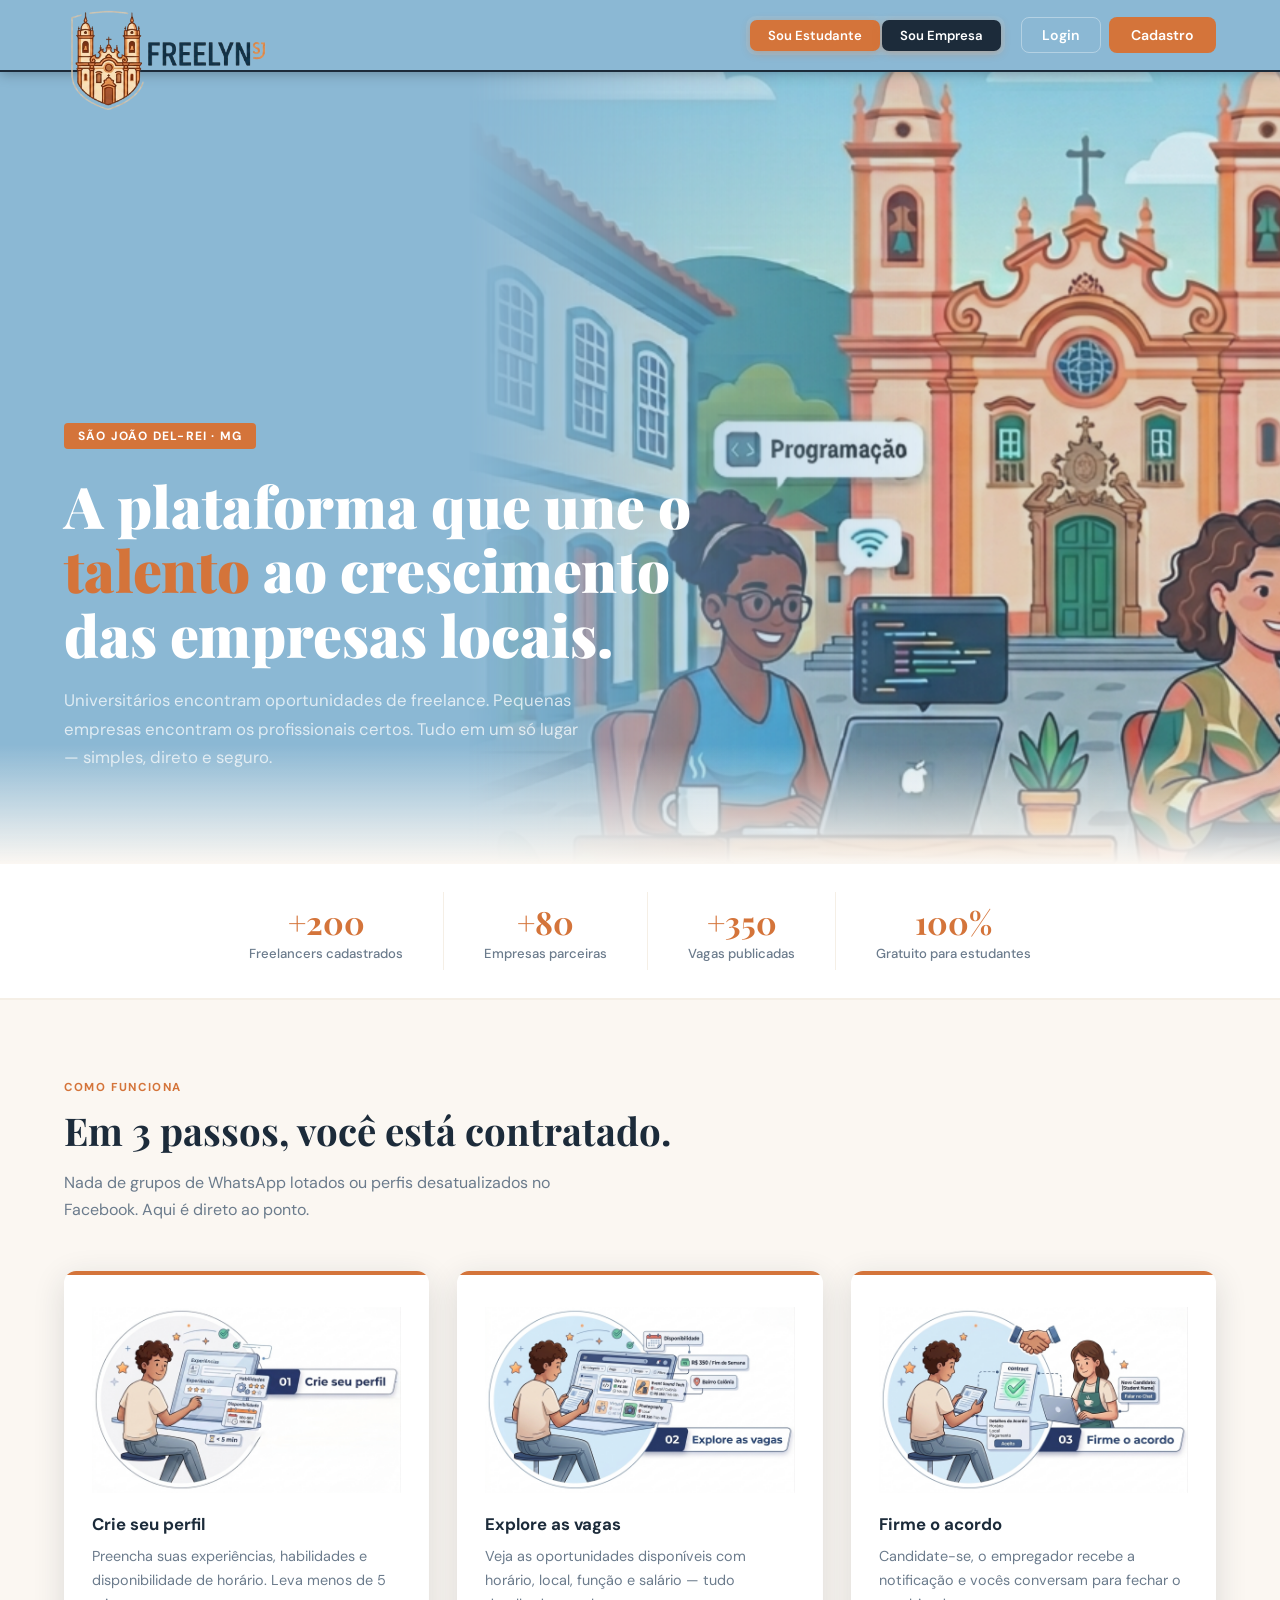
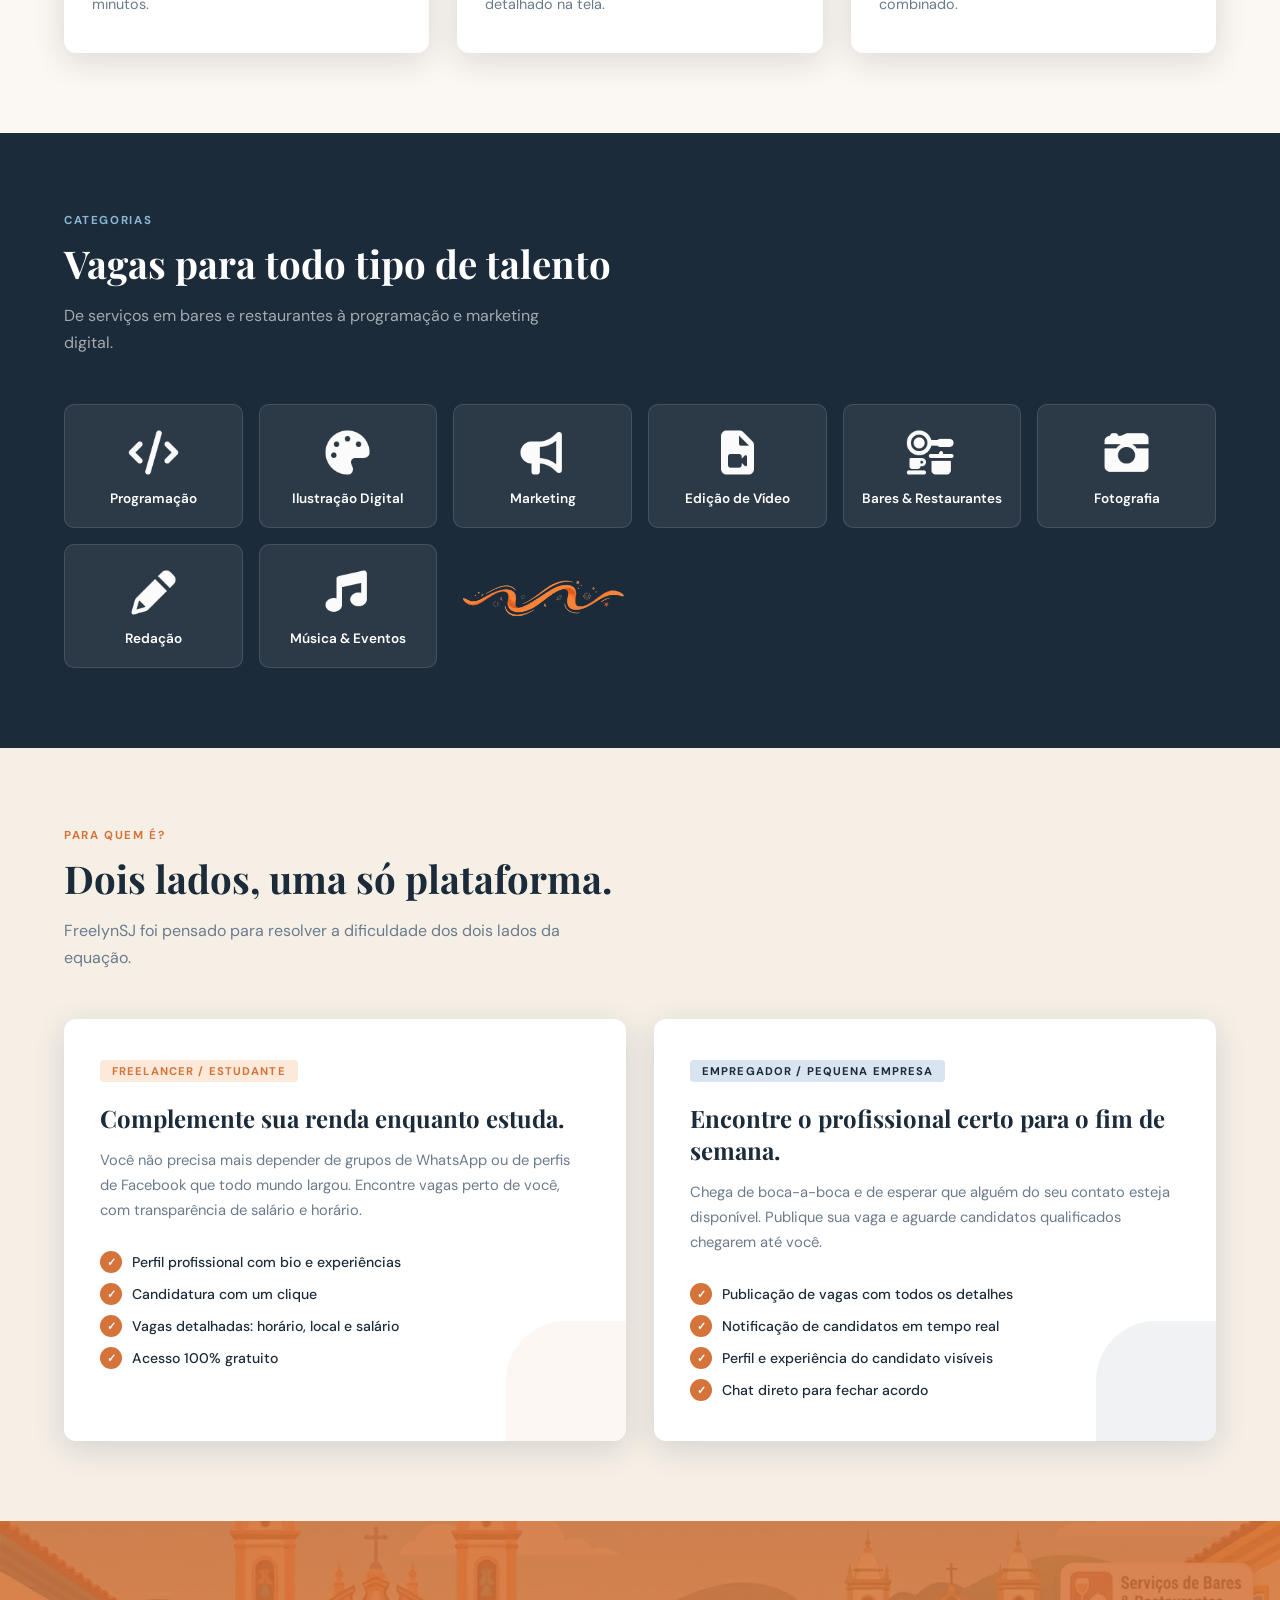
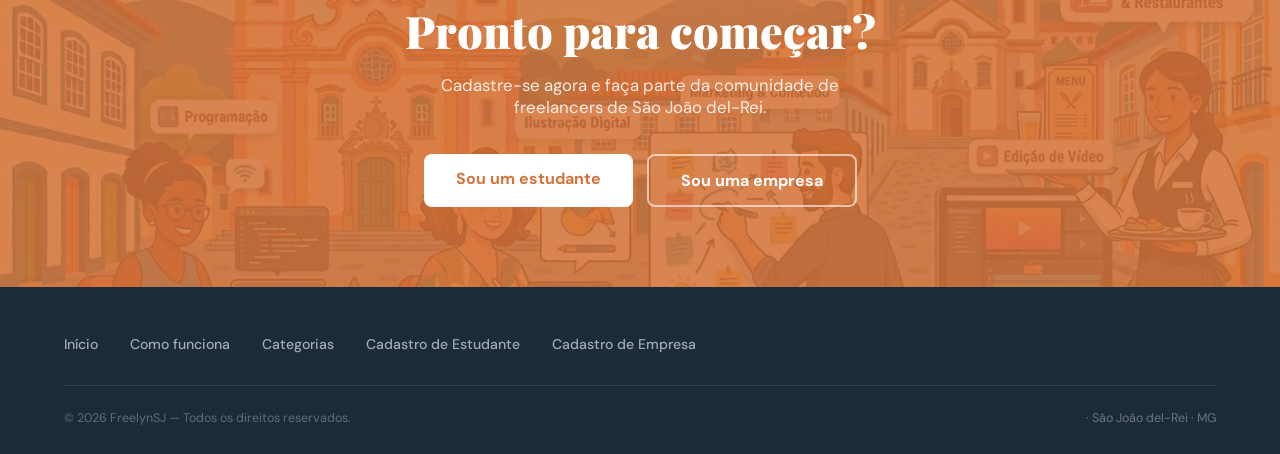
==== index.html @ aeb2a5db "02-06-2026" ====
<!DOCTYPE html>
<html lang="pt-BR">
<head>
  <meta charset="UTF-8" />
  <meta name="viewport" content="width=device-width, initial-scale=1.0" />
  <title>FreelynSJ — Conectando talentos em São João del-Rei</title>
  
  <!-- Fontes externas do Google Fonts -->
  <link rel="preconnect" href="https://fonts.googleapis.com" />
  <link rel="preconnect" href="https://fonts.gstatic.com" crossorigin />
  <link href="https://fonts.googleapis.com/css2?family=Playfair+Display:wght@700;900&family=DM+Sans:wght@300;400;500;600&display=swap" rel="stylesheet" />
  <link rel="stylesheet" href="style.css">
</head>
<body>

  <!-- Barra de Navegação Superior -->
  <nav>
    <a class="nav-logo" href="#"><img src="assets\logosj.png" alt="FreelynSJ" /></a>
    
    <!-- Agrupa os seletores e botões de autenticação -->
    <div class="nav-actions">
      
      <!-- Alternador de Abas Dinâmico -->
      <div class="nav-tabs">
        <div class="nav-tab active" data-type="estudante">Sou Estudante</div>
        <div class="nav-tab active2" data-type="empresa">Sou Empresa</div>
      </div> <!-- /fim .nav-tabs -->
      
      <!-- Botões de Login e Cadastro -->
      <div class="nav-auth">
        <a href="#" id="nav-login"    class="btn btn-outline-light">Login</a>
        <a href="#" id="nav-cadastro" class="btn btn-orange">Cadastro</a>
      </div> <!-- /fim .nav-auth -->

      <!-- scripts unificados no final do body -->
      
    </div> <!-- /fim .nav-actions -->
  </nav> <!-- /fim nav -->

  <!-- Seção Principal de Boas-vindas (Hero) -->
  <section class="hero">
    <img class="hero-bg-image" src="assets\bgsj.png" alt="São João del-Rei" />
    
    <!-- Textos informativos da chamada inicial -->
    <div class="hero-content">
      <span class="hero-eyebrow">São João del-Rei · MG</span>
      <h1>A plataforma que une o <em>talento</em> ao crescimento das empresas locais.</h1>
      <p>Universitários encontram oportunidades de freelance. Pequenas empresas encontram os profissionais certos. Tudo em um só lugar — simples, direto e seguro.</p>
    </div> <!-- /fim .hero-content -->
  </section> <!-- /fim .hero -->

  <!-- Barra com Métricas e Dados da plataforma -->
  <div class="stats-bar">
    <div class="stat-item">
      <div class="stat-number">+200</div>
      <div class="stat-label">Freelancers cadastrados</div>
    </div> <!-- /fim .stat-item -->
    
    <div class="stat-item">
      <div class="stat-number">+80</div>
      <div class="stat-label">Empresas parceiras</div>
    </div> <!-- /fim .stat-item -->
    
    <div class="stat-item">
      <div class="stat-number">+350</div>
      <div class="stat-label">Vagas publicadas</div>
    </div> <!-- /fim .stat-item -->
    
    <div class="stat-item">
      <div class="stat-number">100%</div>
      <div class="stat-label">Gratuito para estudantes</div>
    </div> <!-- /fim .stat-item -->
  </div> <!-- /fim .stats-bar -->

  <!-- Seção Passo a Passo descritivo -->
  <section class="how">
    <div style="max-width:1200px;margin:0 auto;">
      <p class="section-label">Como funciona</p>
      <h2 class="section-title">Em 3 passos, você está contratado.</h2>
      <p class="section-sub">Nada de grupos de WhatsApp lotados ou perfis desatualizados no Facebook. Aqui é direto ao ponto.</p>
      
      <!-- Grid dos 3 passos do usuário -->
      <div class="how-grid">
        <div class="how-card">
          <img src="assets\etapa01.png" alt="Ilustração de perfil" class="how-illustration">
          <h3>Crie seu perfil</h3>
          <p>Preencha suas experiências, habilidades e disponibilidade de horário. Leva menos de 5 minutos.</p>
        </div> <!-- /fim .how-card -->
        
        <div class="how-card">
          <img src="assets\etapa02.png" alt="Ilustração de perfil" class="how-illustration">
          <h3>Explore as vagas</h3>
          <p>Veja as oportunidades disponíveis com horário, local, função e salário — tudo detalhado na tela.</p>
        </div> <!-- /fim .how-card -->
        
        <div class="how-card">
          <img src="assets\etapa03.png" alt="Ilustração de perfil" class="how-illustration">
          <h3>Firme o acordo</h3>
          <p>Candidate-se, o empregador recebe a notificação e vocês conversam para fechar o combinado.</p>
        </div> <!-- /fim .how-card -->
      </div> <!-- /fim .how-grid -->
      
    </div> <!-- /fim div interna de largura máxima -->
  </section> <!-- /fim .how -->

  <!-- Seção das Categorias de Atuação -->
  <section class="categories">
    <div style="max-width:1200px;margin:0 auto;">
    
      <p class="section-label">Categorias</p>
      <h2 class="section-title">Vagas para todo tipo de talento</h2>
      <p class="section-sub">De serviços em bares e restaurantes à programação e marketing digital.</p>
      
      <!-- Grid exibindo os blocos de nichos de trabalho -->
      <div class="cat-grid">
        <div class="cat-chip"><div class="cat-icon"><img src="assets\code.png" width="55"/></div><div class="cat-name">Programação</div></div>
        <div class="cat-chip"><div class="cat-icon"><img src="assets\paleta.png" width="55"/></div><div class="cat-name">Ilustração Digital</div></div>
        <div class="cat-chip"><div class="cat-icon"><img src="assets\megaphone.png" width="55"/></div><div class="cat-name">Marketing</div></div>
        <div class="cat-chip"><div class="cat-icon"><img src="assets\video.png" width="55"/></div><div class="cat-name">Edição de Vídeo</div></div>
        <div class="cat-chip"><div class="cat-icon"><img src="assets\kit.png" width="55"/></div><div class="cat-name">Bares & Restaurantes</div></div>
        <div class="cat-chip"><div class="cat-icon"><img src="assets\camera.png" width="55"/></div><div class="cat-name">Fotografia</div></div>
        <div class="cat-chip"><div class="cat-icon"><img src="assets\pen.png" width="55"/></div><div class="cat-name">Redação</div></div>
        <div class="cat-chip"><div class="cat-icon"><img src="assets\music.png" width="55"/></div><div class="cat-name">Música & Eventos</div></div>
      
      <img src="assets\linha.png" class="imglinha" />
      </div> <!-- /fim .cat-grid -->
      
    </div> <!-- /fim div interna de largura máxima -->
  </section> <!-- /fim .categories -->

  <!-- Seção Detalhada dos Perfis Alvo (Estudante vs Empresa) -->
  <section class="for-who">
    <div style="max-width:1200px;margin:0 auto;">
      <p class="section-label">Para quem é?</p>
      <h2 class="section-title">Dois lados, uma só plataforma.</h2>
      <p class="section-sub">FreelynSJ foi pensado para resolver a dificuldade dos dois lados da equação.</p>
      
      <!-- Lado a lado de vantagens para os dois públicos -->
      <div class="for-who-grid">
        
        <!-- Card focado nos Estudantes/Freelancers -->
        <div class="profile-card orange-accent">
          <span class="profile-tag tag-orange">Freelancer / Estudante</span>
          <h3>Complemente sua renda enquanto estuda.</h3>
          <p>Você não precisa mais depender de grupos de WhatsApp ou de perfis de Facebook que todo mundo largou. Encontre vagas perto de você, com transparência de salário e horário.</p>
          <ul class="feature-list">
            <li>Perfil profissional com bio e experiências</li>
            <li>Candidatura com um clique</li>
            <li>Vagas detalhadas: horário, local e salário</li>
            <li>Acesso 100% gratuito</li>
          </ul>
        </div> <!-- /fim .profile-card (estudante) -->
        
        <!-- Card focado nos Empregadores -->
        <div class="profile-card navy-accent">
          <span class="profile-tag tag-navy">Empregador / Pequena Empresa</span>
          <h3>Encontre o profissional certo para o fim de semana.</h3>
          <p>Chega de boca-a-boca e de esperar que alguém do seu contato esteja disponível. Publique sua vaga e aguarde candidatos qualificados chegarem até você.</p>
          <ul class="feature-list">
            <li>Publicação de vagas com todos os detalhes</li>
            <li>Notificação de candidatos em tempo real</li>
            <li>Perfil e experiência do candidato visíveis</li>
            <li>Chat direto para fechar acordo</li>
          </ul>
        </div> <!-- /fim .profile-card (empresa) -->
        
      </div> <!-- /fim .for-who-grid -->
    </div> <!-- /fim div interna de largura máxima -->
  </section> <!-- /fim .for-who -->

  <!-- Banner Inferior de Chamada para Ação Final -->
  <section class="cta-banner">
    <h2>Pronto para começar?</h2>
    <p>Cadastre-se agora e faça parte da comunidade de freelancers de São João del-Rei.</p>
    <div class="cta-group">
      <a href="#" class="btn-white">Sou um estudante</a>
      <a href="#" class="btn-outline-white">Sou uma empresa</a>
    </div> <!-- /fim .cta-group -->
  </section> <!-- /fim .cta-banner -->

  <!-- Rodapé Geral da Página -->
  <footer>
    <div style="max-width:1200px;margin:0 auto;">
      
      <!-- Área superior do rodapé (Links úteis) -->
      <div class="footer-top">
        <div class="footer-links">
          <a href="#">Início</a>
          <a href="#">Como funciona</a>
          <a href="#">Categorias</a>
          <a href="#">Cadastro de Estudante</a>
          <a href="#">Cadastro de Empresa</a>
        </div> <!-- /fim .footer-links -->
      </div> <!-- /fim .footer-top -->
      
      <!-- Área inferior do rodapé (Copyright e localidade) -->
      <div class="footer-bottom">
        <p class="footer-copy">© 2026 FreelynSJ — Todos os direitos reservados.</p>
        <p class="footer-senai">· São João del-Rei · MG</p>
      </div> <!-- /fim .footer-bottom -->
      
    </div> <!-- /fim div interna de largura máxima -->
  </footer> <!-- /fim footer -->

  

  <!-- Modal de Cadastro de Estudante -->
  <div class="modal-overlay" id="modal-cadastro-estudante" role="dialog" aria-modal="true" aria-labelledby="modal-title">
    <div class="modal">
      <button class="modal-close" id="modal-close-btn" aria-label="Fechar">✕</button>
      
      <span class="modal-tag">Freelancer / Estudante</span>
      <h2 id="modal-title">Crie sua conta</h2>
      <p class="modal-subtitle">Preencha os dados abaixo para entrar na comunidade FreelynSJ.</p>
      
      <div class="form-divider"></div>

      <!-- Formulário de cadastro que o PHP ir´´a utilizar-->
        <form id="cadastro-form" action="processa.php" method="POST"> 
          <div class="form-group">
            <label for="campo-nome">Nome completo</label>
            <input type="text" id="campo-nome" name="nomeCadastro" placeholder="Ex.: Maria Fernanda Silva" autocomplete="name" />
          </div>

          <div class="form-row">
            <div class="form-group">
              <label for="campo-cpf">CPF</label>
              <input type="text" id="campo-cpf" name="cpf" placeholder="000.000.000-00" maxlength="14" />
            </div>
            <div class="form-group">
              <label for="campo-usuario">Usuário</label>
              <input type="text" id="campo-usuario" name="usuario" placeholder="@seu_usuario" />
            </div>
          </div>

          <div class="form-group">
            <label for="campo-email">E-mail</label>
            <input type="email" id="campo-email" name="email" placeholder="voce@email.com" autocomplete="email" />
          </div>

          <div class="form-group">
            <label for="campo-senha">Senha</label>
            <input type="password" id="campo-senha" name="senha" placeholder="Mínimo 8 caracteres" />
          </div>

          <button type="submit" class="modal-submit">Criar minha conta →</button>
        </form>

      <p class="modal-login-hint">Já tem conta? <a href="#" id="link-abrir-login">Fazer login</a></p>
    </div>
  </div>

  <!-- ═══════════════════════════════════════════
       Modal de Cadastro — EMPRESA (tema azul)
  ════════════════════════════════════════════════ -->
  <div class="modal-overlay" id="modal-cadastro-empresa" role="dialog" aria-modal="true">
    <div class="modal modal-empresa">
      <button class="modal-close modal-close-empresa" id="modal-close-cadastro-emp" aria-label="Fechar">✕</button>

      <span class="modal-tag modal-tag-empresa">Empregador / Empresa</span>
      <h2>Cadastre sua empresa</h2>
      <p class="modal-subtitle">Comece a publicar vagas e encontrar os freelancers certos para o seu negócio.</p>

      <div class="form-divider form-divider-empresa"></div>

      <form id="cadastro-form-empresa" action="processa_empresa.php" method="POST">
        <div class="form-group">
          <label for="emp-nome">Nome da empresa</label>
          <input type="text" id="emp-nome" name="nomeEmpresa" placeholder="Ex.: Café Central SJdR" autocomplete="organization" />
        </div>
        <div class="form-row">
          <div class="form-group">
            <label for="emp-cnpj">CNPJ</label>
            <input type="text" id="emp-cnpj" name="cnpj" placeholder="00.000.000/0000-00" maxlength="18" />
          </div>
          <div class="form-group">
            <label for="emp-usuario">Usuário</label>
            <input type="text" id="emp-usuario" name="usuario" placeholder="@minha_empresa" />
          </div>
        </div>
        <div class="form-group">
          <label for="emp-email">E-mail comercial</label>
          <input type="email" id="emp-email" name="email" placeholder="contato@empresa.com" autocomplete="email" />
        </div>
        <div class="form-group">
          <label for="emp-senha">Senha</label>
          <input type="password" id="emp-senha" name="senha" placeholder="Mínimo 8 caracteres" />
        </div>
        <div id="erro-cadastro-emp" style="display:none; background:#D9E4F0; border:1.5px solid var(--sky); border-radius:8px; padding:10px 14px; margin-bottom:14px; font-size:.84rem; color:var(--navy); font-weight:600; text-align:center;"></div>
        <button type="submit" class="modal-submit modal-submit-empresa">Cadastrar empresa →</button>
      </form>

      <p class="modal-login-hint modal-login-hint-empresa">
        Já tem conta? <a href="#" id="link-login-de-cad-emp" style="color:var(--sky);">Fazer login</a>
      </p>
    </div>
  </div>

  <!-- ═══════════════════════════════════════════
       Modal de Login — ESTUDANTE (tema laranja)
  ════════════════════════════════════════════════ -->
  <div class="modal-overlay" id="modal-login-estudante" role="dialog" aria-modal="true">
    <div class="modal modal-estudante">
      <button class="modal-close modal-close-estudante" id="fechar-login-estudante" aria-label="Fechar">✕</button>

      <!-- Cabeçalho laranja -->
      <div class="login-header login-header-estudante">
        <div class="divareaest">
          <p class="login-header-label">Área do Freelancer</p>
          
        </div>
      </div>

     

      <form id="login-form-estudante">
        <div class="form-group">
          <label for="login-usuario-est">Usuário ou e-mail</label>
          <input type="text" id="login-usuario-est" name="loginUsuario"
            placeholder="@seu_usuario ou voce@email.com" autocomplete="username" />
        </div>
        <div class="form-group" style="position:relative;">
          <label for="login-senha-est">Senha</label>
          <input type="password" id="login-senha-est" name="loginSenha"
            placeholder="Digite sua senha" autocomplete="current-password" />
          
        </div>
        <div style="text-align:right; margin-top:-6px; margin-bottom:20px;">
          <a href="#" style="font-size:.8rem; color:var(--orange); font-weight:500;">Esqueci minha senha</a>
        </div>
        <div class="login-erro" id="erro-estudante"></div>
        <button class="modal-submit modal-submit-estudante" id="btn-entrar-estudante">Entrar →</button>
      </form>

      <p class="modal-login-hint">
        Não tem conta? <a href="#" id="link-cadastro-de-login">Criar conta grátis</a>
      </p>
    </div>
  </div>

  <!-- ═══════════════════════════════════════════
       Modal de Login — EMPRESA (tema azul)
  ════════════════════════════════════════════════ -->
  <div class="modal-overlay" id="modal-login-empresa" role="dialog" aria-modal="true">
    <div class="modal modal-empresa">
      <button class="modal-close modal-close-empresa" id="fechar-login-empresa" aria-label="Fechar">✕</button>

      <!-- Cabeçalho azul -->
      <div class="divareaem">
        
        <div>
          <p class="login-header-label02">Área do Empregador</p>
          
        </div>
      </div>

      <!-- Divisória linha.png com tint azul -->
     

      <form id="login-form-empresa">
        <div class="form-group">
          <label for="login-usuario-emp">Usuário ou e-mail</label>
          <input type="text" id="login-usuario-emp" name="loginUsuario"
            placeholder="@sua_empresa ou contato@empresa.com" autocomplete="username" />
        </div>
        <div class="form-group" style="position:relative;">
          <label for="login-senha-emp">Senha</label>
          <input type="password" id="login-senha-emp" name="loginSenha"
            placeholder="Digite sua senha" autocomplete="current-password" />
    
        </div>
        <div style="text-align:right; margin-top:-6px; margin-bottom:20px;">
          <a href="#" style="font-size:.8rem; color:var(--sky); font-weight:500;">Esqueci minha senha</a>
        </div>
        <div class="login-erro login-erro-empresa" id="erro-empresa"></div>
        <button class="modal-submit modal-submit-empresa" id="btn-entrar-empresa">Entrar →</button>
      </form>

      <p class="modal-login-hint modal-login-hint-empresa">
        Quer cadastrar sua empresa? <a href="#" style="color:var(--sky);">Fale conosco</a>
      </p>
    </div>
  </div>

  <script>
    // ══════════════════════════════════════════════════════════════
    // Script unificado — navbar + cadastro + login estudante/empresa
    // ══════════════════════════════════════════════════════════════

    const tabs              = document.querySelectorAll('.nav-tab');
    const btnLogin          = document.getElementById('nav-login');
    const btnCadastro       = document.getElementById('nav-cadastro');
    const overlayCadEst     = document.getElementById('modal-cadastro-estudante');
    const overlayCadEmp     = document.getElementById('modal-cadastro-empresa');
    const overlayLoginEst   = document.getElementById('modal-login-estudante');
    const overlayLoginEmp   = document.getElementById('modal-login-empresa');
    const todosOverlays     = [overlayCadEst, overlayCadEmp, overlayLoginEst, overlayLoginEmp];

    // Efeito visual nas abas da navbar
    tabs.forEach(tab => {
      tab.addEventListener('click', () => {
        tabs.forEach(t => t.classList.remove('active'));
        tab.classList.add('active');

        // Muda cor do botão Cadastro conforme perfil selecionado
        const tipo = tab.dataset.type;
        if (tipo === 'empresa') {
          btnCadastro.style.background = 'var(--navy)';
          btnCadastro.style.boxShadow  = '0 4px 14px rgba(28,43,58,.35)';
        } else {
          btnCadastro.style.background = 'var(--orange)';
          btnCadastro.style.boxShadow  = '0 4px 14px rgba(212,116,58,.35)';
        }

        [btnLogin, btnCadastro].forEach(btn => {
          btn.style.transform = 'scale(1.07)';
          setTimeout(() => { btn.style.transform = ''; }, 180);
        });
      });
    });

    // Máscara de CPF
    document.getElementById('campo-cpf').addEventListener('input', function () {
      let v = this.value.replace(/\D/g, '').slice(0, 11);
      if (v.length > 9)      v = v.replace(/(\d{3})(\d{3})(\d{3})(\d{1,2})/, '$1.$2.$3-$4');
      else if (v.length > 6) v = v.replace(/(\d{3})(\d{3})(\d{1,3})/, '$1.$2.$3');
      else if (v.length > 3) v = v.replace(/(\d{3})(\d{1,3})/, '$1.$2');
      this.value = v;
    });

    // Máscara de CNPJ
    document.getElementById('emp-cnpj').addEventListener('input', function () {
      let v = this.value.replace(/\D/g, '').slice(0, 14);
      if (v.length > 12)     v = v.replace(/(\d{2})(\d{3})(\d{3})(\d{4})(\d{1,2})/, '$1.$2.$3/$4-$5');
      else if (v.length > 8) v = v.replace(/(\d{2})(\d{3})(\d{3})(\d{1,4})/, '$1.$2.$3/$4');
      else if (v.length > 5) v = v.replace(/(\d{2})(\d{3})(\d{1,3})/, '$1.$2.$3');
      else if (v.length > 2) v = v.replace(/(\d{2})(\d{1,3})/, '$1.$2');
      this.value = v;
    });

    // Fechar todos os modais
    function fecharTodos() {
      todosOverlays.forEach(o => o.classList.remove('active'));
      document.body.style.overflow = '';
    }

    // Abre o cadastro correto conforme aba ativa
    function abrirCadastroPorAba() {
      const tipo = document.querySelector('.nav-tab.active')?.dataset.type ?? 'estudante';
      fecharTodos();
      if (tipo === 'empresa') {
        overlayCadEmp.classList.add('active');
        document.getElementById('cadastro-form-empresa').reset();
        document.getElementById('erro-cadastro-emp').style.display = 'none';
      } else {
        overlayCadEst.classList.add('active');
        document.getElementById('cadastro-form').reset();
      }
      document.body.style.overflow = 'hidden';
    }

    // Abre o login correto conforme aba ativa
    function abrirLoginPorAba() {
      const tipo = document.querySelector('.nav-tab.active')?.dataset.type ?? 'estudante';
      fecharTodos();
      if (tipo === 'empresa') {
        overlayLoginEmp.classList.add('active');
        resetarLoginEmpresa();
      } else {
        overlayLoginEst.classList.add('active');
        resetarLoginEstudante();
      }
      document.body.style.overflow = 'hidden';
    }

    function resetarLoginEstudante() {
      document.getElementById('login-usuario-est').value = '';
      document.getElementById('login-senha-est').value   = '';
      document.getElementById('login-senha-est').type    = 'password';
      document.querySelector('[data-target="login-senha-est"]').textContent = 'mostrar';
      const e = document.getElementById('erro-estudante');
      e.textContent = ''; e.style.display = 'none';
    }

    function resetarLoginEmpresa() {
      document.getElementById('login-usuario-emp').value = '';
      document.getElementById('login-senha-emp').value   = '';
      document.getElementById('login-senha-emp').type    = 'password';
      document.querySelector('[data-target="login-senha-emp"]').textContent = 'mostrar';
      const e = document.getElementById('erro-empresa');
      e.textContent = ''; e.style.display = 'none';
    }

    // Botões da navbar
    btnLogin.addEventListener('click',    ev => { ev.preventDefault(); abrirLoginPorAba(); });
    btnCadastro.addEventListener('click', ev => { ev.preventDefault(); abrirCadastroPorAba(); });

    // Fechar com X
    document.getElementById('modal-close-btn').addEventListener('click', fecharTodos);
    document.getElementById('modal-close-cadastro-emp').addEventListener('click', fecharTodos);
    document.getElementById('fechar-login-estudante').addEventListener('click', fecharTodos);
    document.getElementById('fechar-login-empresa').addEventListener('click', fecharTodos);

    // Fechar ao clicar fora
    todosOverlays.forEach(o => o.addEventListener('click', ev => { if (ev.target === o) fecharTodos(); }));

    // Fechar com ESC
    document.addEventListener('keydown', ev => { if (ev.key === 'Escape') fecharTodos(); });

    // Links cruzados
    document.getElementById('link-abrir-login').addEventListener('click', ev => {
      ev.preventDefault(); fecharTodos();
      overlayLoginEst.classList.add('active');
      document.body.style.overflow = 'hidden';
      resetarLoginEstudante();
    });
    document.getElementById('link-cadastro-de-login').addEventListener('click', ev => {
      ev.preventDefault(); fecharTodos();
      overlayCadEst.classList.add('active');
      document.getElementById('cadastro-form').reset();
      document.body.style.overflow = 'hidden';
    });
    document.getElementById('link-login-de-cad-emp').addEventListener('click', ev => {
      ev.preventDefault(); fecharTodos();
      overlayLoginEmp.classList.add('active');
      document.body.style.overflow = 'hidden';
      resetarLoginEmpresa();
    });

    // Mostrar / ocultar senha
    document.querySelectorAll('.toggle-senha').forEach(btn => {
      btn.addEventListener('click', function () {
        const input = document.getElementById(this.dataset.target);
        if (input.type === 'password') { input.type = 'text';     this.textContent = 'ocultar'; }
        else                           { input.type = 'password'; this.textContent = 'mostrar'; }
      });
    });

    // Login Estudante
    document.getElementById('btn-entrar-estudante').addEventListener('click', function () {
      const usuario = document.getElementById('login-usuario-est').value.trim();
      const senha   = document.getElementById('login-senha-est').value;
      const erro    = document.getElementById('erro-estudante');
      if (!usuario || !senha) { erro.textContent = 'Preencha o usuário/e-mail e a senha.'; erro.style.display = 'block'; return; }
      erro.style.display = 'none';
      const f = document.createElement('form'); f.method = 'POST'; f.action = 'login_estudante.php';
      [['loginUsuario', usuario], ['loginSenha', senha]].forEach(([n, v]) => {
        const i = document.createElement('input'); i.type = 'hidden'; i.name = n; i.value = v; f.appendChild(i);
      });
      document.body.appendChild(f); f.submit();
    });

    // Login Empresa
    document.getElementById('btn-entrar-empresa').addEventListener('click', function () {
      const usuario = document.getElementById('login-usuario-emp').value.trim();
      const senha   = document.getElementById('login-senha-emp').value;
      const erro    = document.getElementById('erro-empresa');
      if (!usuario || !senha) { erro.textContent = 'Preencha o usuário/e-mail e a senha.'; erro.style.display = 'block'; return; }
      erro.style.display = 'none';
      const f = document.createElement('form'); f.method = 'POST'; f.action = 'login_empresa.php';
      [['loginUsuario', usuario], ['loginSenha', senha]].forEach(([n, v]) => {
        const i = document.createElement('input'); i.type = 'hidden'; i.name = n; i.value = v; f.appendChild(i);
      });
      document.body.appendChild(f); f.submit();
    });

  </script>

</body>
</html>
---- style.css ----
:root {
      --navy:      #1C2B3A;
      --orange:    #D4743A;
      --sand:      #F5EFE6;
      --terracota: #B5513C;
      --sky:       #8BB8D4;
      --cream:     #FBF7F2;
      --white:     #FFFFFF;
      --text:      #1C2B3A;
      --muted:     #6B7B8C;
      --radius:    12px;
      --shadow:    0 8px 32px rgba(28,43,58,.14);
    }

    /* ── Reset e Configurações Base do Navegador ── */
    *, *::before, *::after { box-sizing: border-box; margin: 0; padding: 0; }
    html { scroll-behavior: smooth; }
    body {
      font-family: 'DM Sans', sans-serif;
      background: var(--cream);
      color: var(--text);
      overflow-x: hidden;
    }
    img { display: block; max-width: 100%; }
    a  { text-decoration: none; color: inherit; }

    /* ── Estilização do Topo (Navbar Fixa) ── */
    nav {
      position: sticky; top: 0; z-index: 100;
      background: var(--sky);
      padding: 0 5%;
      display: flex; align-items: center; justify-content: space-between;
      height: 72px;
      box-shadow: 0 2px 12px rgba(0,0,0,.25);
      border-bottom: solid 2px var(--navy);
    }
    .nav-logo img { 
      height: 110px; 
      position: relative;
      top: 25px; 
      z-index: 101; 
      transition: transform 0.2s ease;
    }
    .nav-actions { display: flex; align-items: center; gap: 16px; }

    /* ── Alternador de abas (Estudante / Empresa) ── */
    .nav-tabs {
      display: flex;
      background: rgba(255,255,255,.08);
      border-radius: 10px;
      padding: 4px;
      gap: 2px;
    }
    .nav-tab {
      padding: 7px 18px;
      border-radius: 7px;
      font-size: .82rem; font-weight: 600;
      color: rgba(255,255,255,.5);
      cursor: pointer;
      transition: all .2s;
      user-select: none;
      white-space: nowrap;
    }
    .nav-tab:hover { color: rgba(255,255,255,.85); }
    .nav-tab.active {
      background: var(--orange);
      color: var(--white);
      box-shadow: 0 2px 8px rgba(212,116,58,.4);
    }

    .nav-tab.active2 {
      background: var(--navy);
      color: var(--white);
      box-shadow: 0 2px 8px rgba(212,116,58,.4);
    }

    /* ── Botões de Ação (Login e Cadastro) ── */
    .nav-auth { display: flex; gap: 8px; align-items: center; }
    .btn {
      display: inline-flex; align-items: center; justify-content: center;
      border-radius: 8px; font-family: 'DM Sans', sans-serif;
      font-weight: 600; cursor: pointer; transition: all .2s;
      white-space: nowrap;
    }
    .btn-outline-light {
      border: 1.5px solid rgba(255,255,255,.35);
      color: var(--white); background: transparent;
      padding: 8px 20px; font-size: .88rem;
    }
    .btn-outline-light:hover { background: rgba(255,255,255,.1); border-color: var(--white); }

    .btn-orange {
      background: var(--orange); color: var(--white);
      padding: 9px 22px; font-size: .88rem; border: none;
      transition: background .25s, box-shadow .25s, transform .2s;
    }
    .btn-orange:hover { background: var(--terracota); transform: translateY(-1px); box-shadow: 0 4px 14px rgba(212,116,58,.45); }

    .btn-navy {
      background: var(--navy); color: var(--white);
      padding: 14px 32px; font-size: 1rem; border: none;
    }
    .btn-navy:hover { background: #263e54; transform: translateY(-1px); }

    .nav-context-label {
      font-size: .7rem; font-weight: 600; letter-spacing: .07em;
      color: rgba(255,255,255,.38); text-transform: uppercase;
      text-align: right; line-height: 1;
      transition: opacity .2s;
    }

    /* ── Bloco de Apresentação (Hero Section) ── */
    .hero {
      position: relative; overflow: hidden;
      background: var(--sky);
      padding: 80px 5% 0;
      min-height: 88vh;
      display: flex; flex-direction: column; justify-content: flex-end;
    }
    .hero-content {
      position: relative; z-index: 2;
      max-width: 680px;
      padding-bottom: 56px;
    }
    .hero-eyebrow {
      display: inline-block;
      background: var(--orange); color: var(--white);
      font-size: .75rem; font-weight: 700; letter-spacing: .1em;
      text-transform: uppercase; padding: 5px 14px; border-radius: 4px;
      margin-bottom: 24px;
    }
    .hero h1 {
      font-family: 'Playfair Display', serif;
      font-size: clamp(2rem, 4.5vw, 3.6rem);
      font-weight: 900;
      line-height: 1.12;
      color: var(--white);
      margin-bottom: 20px;
    }
    .hero h1 em { color: var(--orange); font-style: normal; }
    .hero p {
      font-size: 1.05rem; line-height: 1.7;
      color: rgba(255,255,255,.72);
      max-width: 520px;
      margin-bottom: 36px;
    }
    .hero-cta { display: flex; gap: 14px; flex-wrap: wrap; }

    /* Imagem de fundo da seção Hero */
    .hero-bg-image {
      position: absolute; right: 0; bottom: 0;
      width: 62%; height: 110%; 
      object-fit: cover; object-position: left center;
      mask-image: linear-gradient(to right, transparent 0%, rgba(0,0,0,.6) 25%, black 55%);
      -webkit-mask-image: linear-gradient(to right, transparent 0%, rgba(0,0,0,.6) 25%, black 55%);
      opacity: 0.75; 
      transform: translate(0px, 0px) scale(1.05);
      transition: opacity 0.6s ease, transform 0.12s ease-out;
      will-change: transform, opacity;
    }
    .hero::after {
      content: '';
      position: absolute; bottom: 0; left: 0; right: 0;
      height: 120px;
      background: linear-gradient(to bottom, transparent, var(--cream));
      z-index: 3;
    }

    /* ── Barra de Estatísticas ── */
    .stats-bar {
      background: var(--white);
      border-bottom: 2px solid var(--sand);
      padding: 28px 5%;
      display: flex; justify-content: center; gap: 0;
      flex-wrap: wrap;
      
    }
    .stat-item {
      text-align: center; padding: 8px 40px;
      border-right: 1px solid var(--sand);
    }
    .stat-item:last-child { border-right: none; }
    .stat-number {
      font-family: 'Playfair Display', serif;
      font-size: 2rem; font-weight: 700; color: var(--orange);
    }
    .stat-label { font-size: .82rem; color: var(--muted); margin-top: 2px; font-weight: 500; }

    /* ── Estilos Compartilhados de Títulos de Seção ── */
    section { padding: 80px 5%; }
    .section-label {
      font-size: .72rem; font-weight: 700; letter-spacing: .14em;
      text-transform: uppercase; color: var(--orange);
      margin-bottom: 12px;
    }
    .section-title {
      font-family: 'Playfair Display', serif;
      font-size: clamp(1.6rem, 3vw, 2.4rem);
      font-weight: 700; line-height: 1.2;
      color: var(--navy);
      margin-bottom: 16px;
    }
    .section-sub {
      font-size: 1rem; color: var(--muted); line-height: 1.7;
      max-width: 520px;
    }

    /* ── Seção: Como Funciona (Grid de Cards numéricos) ── */
    .how { background: var(--cream); }
    .how-grid {
      display: grid;
      grid-template-columns: repeat(auto-fit, minmax(220px, 1fr));
      gap: 28px;
      margin-top: 48px;
    }
    .how-card {
      background: var(--white);
      border-radius: var(--radius);
      padding: 36px 28px;
      box-shadow: var(--shadow);
      position: relative;
      overflow: hidden;
      transition: transform .25s, box-shadow .25s;
    }
    .how-card:hover { transform: translateY(-4px); box-shadow: 0 16px 40px rgba(28,43,58,.15); }
    .how-card::before {
      content: '';
      position: absolute; top: 0; left: 0; right: 0;
      height: 4px; background: var(--orange);
    }
    .how-number {
      font-family: 'Playfair Display', serif;
      font-size: 3.5rem; font-weight: 900;
      color: var(--orange); line-height: 1;
      margin-bottom: 16px;
    }
    .how-card h3 { font-size: 1.05rem; font-weight: 700; margin-bottom: 10px; color: var(--navy); }
    .how-card p { font-size: .9rem; color: var(--muted); line-height: 1.65; }

    /* ── Seção: Categorias de Vagas (Chips em Grid) ── */
    .categories { background: var(--navy); }
    .categories .section-title { color: var(--white); }
    .categories .section-label { color: var(--sky); }
    .categories .section-sub { color: rgba(255,255,255,.6); }
    .cat-grid {
      display: grid;
      grid-template-columns: repeat(auto-fill, minmax(160px, 1fr));
      gap: 16px;
      margin-top: 48px;
    }
    .cat-chip {
      background: rgba(255,255,255,.07);
      border: 1px solid rgba(255,255,255,.12);
      border-radius: 10px;
      padding: 20px 18px;
      text-align: center;
      cursor: pointer;
      transition: all .2s;
    }
    .cat-chip:hover {
      background: var(--orange);
      border-color: var(--orange);
      transform: translateY(-2px);
    }
    .cat-icon { font-size: 1.8rem; margin-bottom: 10px; justify-content: center; align-items: center; display: flex;}
    .cat-name { font-size: .85rem; font-weight: 600; color: var(--white); }

    /* ── Seção: Para Quem É (Cards comparativos com listas de checks) ── */
    .for-who { background: var(--sand); }
    .for-who-grid {
      display: grid; grid-template-columns: 1fr 1fr;
      gap: 28px; margin-top: 48px;
    }
    .profile-card {
      background: var(--white);
      border-radius: var(--radius);
      padding: 40px 36px;
      box-shadow: var(--shadow);
      position: relative; overflow: hidden;
    }
    .profile-card.orange-accent::after {
      content: ''; position: absolute; bottom: 0; right: 0;
      width: 120px; height: 120px; background: var(--orange); opacity: .06;
      border-radius: 50% 0 0 0;
    }
    .profile-card.navy-accent::after {
      content: ''; position: absolute; bottom: 0; right: 0;
      width: 120px; height: 120px; background: var(--navy); opacity: .06;
      border-radius: 50% 0 0 0;
    }
    .profile-tag {
      display: inline-block;
      font-size: .7rem; font-weight: 700; letter-spacing: .1em;
      text-transform: uppercase; padding: 4px 12px; border-radius: 4px;
      margin-bottom: 20px;
    }
    .tag-orange { background: #FDE9D9; color: var(--orange); }
    .tag-navy   { background: #D9E4F0; color: var(--navy); }
    .profile-card h3 {
      font-family: 'Playfair Display', serif;
      font-size: 1.5rem; font-weight: 700;
      color: var(--navy); margin-bottom: 14px;
    }
    .profile-card p { font-size: .92rem; color: var(--muted); line-height: 1.7; margin-bottom: 28px; }
    .feature-list { list-style: none; display: flex; flex-direction: column; gap: 10px; }
    .feature-list li {
      display: flex; align-items: center; gap: 10px;
      font-size: .88rem; color: var(--text); font-weight: 500;
    }
    .feature-list li::before {
      content: '✓';
      display: inline-flex; align-items: center; justify-content: center;
      width: 22px; height: 22px; border-radius: 50%;
      background: var(--orange); color: var(--white);
      font-size: .7rem; font-weight: 800; flex-shrink: 0;
    }
    

    /* ── Banner de Chamada para Ação Final (CTA) ── */
    .cta-banner {
      position: relative; overflow: hidden;
      padding: 80px 5%;
      background: var(--orange);
      text-align: center;
    }
    .cta-banner::before {
      content: ''; position: absolute; inset: 0;
      background: url('assets/bgsj.png') center/cover no-repeat; opacity: .12;
    }
    .cta-banner h2 {
      font-family: 'Playfair Display', serif;
      font-size: clamp(1.8rem, 3.5vw, 3rem);
      color: var(--white); font-weight: 900;
      position: relative; z-index: 1; margin-bottom: 14px;
    }
    .cta-banner p {
      color: rgba(255,255,255,.85); font-size: 1.05rem;
      position: relative; z-index: 1; margin-bottom: 36px;
      max-width: 480px; margin-inline: auto;
    }
    .cta-group { display: flex; gap: 14px; justify-content: center; flex-wrap: wrap; position: relative; z-index: 1; }
    
    .btn-white {
      background: var(--white); color: var(--orange);
      padding: 14px 32px; font-size: 1rem; border: none;
      border-radius: 8px; font-weight: 700; cursor: pointer;
      transition: all .2s;
    }
    .btn-white:hover { transform: translateY(-2px); box-shadow: 0 8px 24px rgba(0,0,0,.2); }
    
    .btn-outline-white {
      background: transparent; color: var(--white);
      padding: 14px 32px; font-size: 1rem;
      border: 2px solid rgba(255,255,255,.6);
      border-radius: 8px; font-weight: 700; cursor: pointer;
      transition: all .2s;
    }
    .btn-outline-white:hover { border-color: var(--white); background: rgba(255,255,255,.1); }

    /* ── Rodapé (Footer) ── */
    footer { background: var(--navy); padding: 48px 5% 28px; }
    .footer-top {
      display: flex; align-items: center; justify-content: space-between;
      flex-wrap: wrap; gap: 24px; padding-bottom: 32px;
      border-bottom: 1px solid rgba(255,255,255,.1);
    }
    .footer-logo img { height: 70px; }
    .footer-tagline { font-size: .85rem; color: rgba(255,255,255,.45); margin-top: 6px; }
    .footer-links { display: flex; gap: 32px; flex-wrap: wrap; }
    .footer-links a { font-size: .88rem; color: rgba(255,255,255,.6); font-weight: 500; transition: color .2s; }
    .footer-links a:hover { color: var(--orange); }
    .footer-bottom {
      padding-top: 24px;
      display: flex; align-items: center; justify-content: space-between;
      flex-wrap: wrap; gap: 12px;
    }
    .footer-copy { font-size: .78rem; color: rgba(255,255,255,.3); }
    .footer-senai {
      font-size: .78rem; color: rgba(255,255,255,.35);
      display: flex; align-items: center; gap: 6px;
    }
    .footer-senai span { color: var(--orange); font-weight: 700; }

    /* ── Responsividade (Ajustes para Tablets e Smartphones) ── */
    @media (max-width: 768px) {
      .hero-bg-image { width: 100%; mask-image: linear-gradient(to bottom, transparent, rgba(0,0,0,.4) 40%, black); -webkit-mask-image: linear-gradient(to bottom, transparent, rgba(0,0,0,.4) 40%, black); opacity: .35; }
      .for-who-grid { grid-template-columns: 1fr; }
      .stat-item { padding: 8px 20px; }
      .nav-tab { padding: 6px 12px; font-size: .76rem; }
    }
    @media (max-width: 480px) {
      nav { padding: 0 4%; }
      .nav-logo img { height: 36px; }
      .nav-tab { padding: 5px 10px; font-size: .72rem; }
      .btn-outline-light { padding: 7px 12px; font-size: .8rem; }
      .btn-orange        { padding: 7px 14px; font-size: .8rem; }
    }

/* ── Modal de Cadastro de Estudante ── */
.modal-overlay {
  position: fixed; inset: 0; z-index: 999;
  background: rgba(28, 43, 58, 0.72);
  backdrop-filter: blur(6px);
  -webkit-backdrop-filter: blur(6px);
  display: flex; align-items: center; justify-content: center;
  padding: 20px;
  opacity: 0; pointer-events: none;
  transition: opacity .3s ease;
}
.modal-overlay.active {
  opacity: 1; pointer-events: all;
}

.modal{
  background: var(--white);
  border-radius: 20px;
  padding: 25px 35px; /* Reduzido de 48px/44px para 25px/35px */
  width: 100%; 
  max-width: 460px;
  position: relative;
  transform: translateY(24px) scale(.97);
  transition: transform .35s cubic-bezier(.34,1.56,.64,1);
  overflow: hidden; /* Garante que não haja scroll */
}
  
.modal-overlay.active .modal {
  transform: translateY(0) scale(1);
}

.modal-close {
  position: absolute; top: 18px; right: 20px;
  background: var(--sand); border: none;
  width: 36px; height: 36px; border-radius: 50%;
  font-size: 1.1rem; cursor: pointer;
  display: flex; align-items: center; justify-content: center;
  color: var(--muted); transition: all .2s;
}
.modal-close:hover { background: var(--orange); color: var(--white); }

.modal-tag {
  display: inline-block;
  font-size: .7rem; font-weight: 700; letter-spacing: .1em;
  text-transform: uppercase; padding: 4px 12px; border-radius: 4px;
  background: #FDE9D9; color: var(--orange);
  margin-bottom: 16px;
}

.modal h2 {
  font-family: 'Playfair Display', serif;
  font-size: 1.65rem; font-weight: 900;
  color: var(--navy); margin-bottom: 6px;
}
.modal-subtitle {
  font-size: .88rem; color: var(--muted); margin-bottom: 32px; line-height: 1.55;
}

.form-group { 
  margin-bottom: 12px; /* Reduzido de 18px para 12px */
}
.form-group label {
  display: block; font-size: .78rem; font-weight: 700;
  color: var(--navy); margin-bottom: 7px; letter-spacing: .03em;
  text-transform: uppercase;
}
.form-group input {
  width: 100%; padding: 12px 16px;
  border: 1.5px solid #E2E8F0;
  border-radius: 10px;
  font-family: 'DM Sans', sans-serif;
  font-size: .92rem; color: var(--text);
  background: var(--cream);
  transition: border-color .2s, box-shadow .2s;
  outline: none;
}
.form-group input:focus {
  border-color: var(--orange);
  box-shadow: 0 0 0 3px rgba(212,116,58,.12);
  background: var(--white);
}
.form-group input::placeholder { color: #AAB4BE; }

.form-row { display: grid; grid-template-columns: 1fr 1fr; gap: 14px; }

.modal-submit {
  width: 100%; margin-top: 8px;
  background: var(--orange); color: var(--white);
  border: none; border-radius: 10px;
  padding: 14px; font-family: 'DM Sans', sans-serif;
  font-size: 1rem; font-weight: 700; cursor: pointer;
  transition: all .2s;
}
.modal-submit:hover { background: var(--terracota); transform: translateY(-1px); box-shadow: 0 6px 20px rgba(212,116,58,.4); }

.modal-login-hint {
  text-align: center; font-size: .82rem;
  color: var(--muted); margin-top: 18px;
}
.modal-login-hint a { color: var(--orange); font-weight: 600; }
.modal-login-hint a:hover { text-decoration: underline; }

.form-divider {
  height: 1px; background: var(--sand); margin: 8px 0 20px;
}

@media (max-width: 520px) {
  .modal { padding: 36px 24px; }
  .form-row { grid-template-columns: 1fr; gap: 0; }
}

/* ════════════════════════════════
   Modal de Login Unificado
   ════════════════════════════════ */

/* Título "Estudante / Empresa" com cores diferentes */
.login-duo-header {
  margin-bottom: 14px;
  font-size: 1rem;
  font-weight: 700;
  letter-spacing: .01em;
}
.login-duo-estudante {
  color: var(--orange);
  font-size: 1.05rem;
  font-weight: 800;
}
.login-duo-empresa {
  color: var(--sky);
  font-size: 1.05rem;
  font-weight: 800;
}
.login-duo-sep {
  color: #C5CDD5;
  font-weight: 300;
}




.login-linha-img {
  width: 100%; max-width: 360px;
  height: auto; opacity: .82; display: block;
}

/* Seletor de perfil */
.login-tipo-selector {
  display: grid; grid-template-columns: 1fr 1fr;
  gap: 10px; margin-bottom: 4px;
}
.login-tipo-btn {
  display: flex; align-items: center; justify-content: center;
  padding: 11px 10px; border-radius: 10px;
  border: 2px solid var(--sand); background: var(--cream);
  font-family: 'DM Sans', sans-serif;
  font-size: .88rem; font-weight: 600; color: var(--muted);
  cursor: pointer; transition: all .2s;
}
.login-tipo-btn:hover { border-color: var(--muted); color: var(--text); }

/* Estado ativo: Estudante = laranja */
.login-tipo-estudante.active {
  border-color: var(--orange);
  background: #FDE9D9;
  color: var(--orange);
}
/* Estado ativo: Empresa = azul */
.login-tipo-empresa.active {
  border-color: var(--sky);
  background: #D9E4F0;
  color: var(--navy);
}

/* ════════════════════════════════════════════
   Modais de Login — Estudante (laranja) e Empresa (azul)
   ════════════════════════════════════════════ */

/* Cabeçalho do modal de login */
.login-header {
  display: flex; align-items: center; gap: 16px;
  padding: 20px 24px; border-radius: 12px;
  margin-bottom: 4px;
}


}
.login-icone { font-size: 2rem; }
.login-header-label {
  font-size: .68rem; font-weight: 700; letter-spacing: .12em;
  text-transform: uppercase;
  color: rgba(255,255,255,.85); /* branco suave sobre fundo laranja */
  margin-bottom: 4px;
}

.login-header-label02 {
  font-size: .68rem; font-weight: 700; letter-spacing: .12em;
  text-transform: uppercase;
  color: var(--sky); /* azul claro sobre fundo navy */
  margin-bottom: 4px;
}

.login-header-titulo {
  font-family: 'Playfair Display', serif;
  font-size: 1.4rem; font-weight: 900;
  color: var(--white); line-height: 1;
}
.login-header-titulo span { font-style: italic; }

/* Divisória linha.png */
.login-divisoria {
  width: 100%; display: flex; align-items: center;
  justify-content: center; margin: 14px 0 18px; overflow: hidden;
}
.login-linha-img {
  width: 100%; max-width: 360px;
  height: auto; opacity: .82; display: block;
}
/* Versão azulada da linha para empresa */
.login-linha-empresa { filter: hue-rotate(180deg) saturate(.8); opacity: .55; }

/* Botões de fechar coloridos */
.modal-close-estudante:hover { background: var(--orange) !important; color: var(--white) !important; }
.modal-close-empresa:hover   { background: var(--navy)   !important; color: var(--white) !important; }

/* Botão Entrar — Estudante (laranja) */
.modal-submit-estudante {
  background: var(--orange) !important;
  box-shadow: 0 4px 14px rgba(212,116,58,.4);
}
.modal-submit-estudante:hover {
  background: var(--terracota) !important;
}

/* Botão Entrar — Empresa (azul) */
.modal-submit-empresa {
  background: var(--navy) !important;
  box-shadow: 0 4px 14px rgba(28,43,58,.35);
}
.modal-submit-empresa:hover {
  background: #263e54 !important;
  box-shadow: 0 6px 20px rgba(28,43,58,.5);
}

/* Destaque azul nos inputs do modal empresa */
.modal-empresa .form-group input:focus {
  border-color: var(--sky) !important;
  box-shadow: 0 0 0 3px rgba(139,184,212,.2) !important;
}

/* Mensagem de erro nos logins */
.login-erro {
  display: none;
  background: #FDE9D9; border: 1.5px solid var(--orange);
  border-radius: 8px; padding: 10px 14px; margin-bottom: 14px;
  font-size: .84rem; color: var(--terracota);
  font-weight: 600; text-align: center;
}
.login-erro-empresa {
  background: #D9E4F0; border-color: var(--sky);
  color: var(--navy);
}

/* Hint do modal empresa em azul */
.modal-login-hint-empresa a { color: var(--sky) !important; }

/* Botão mostrar/ocultar senha do modal empresa */
.toggle-senha-empresa { color: var(--sky) !important; }

/* Tag azul do modal de cadastro empresa */
.modal-tag-empresa {
  background: #D9E4F0 !important;
  color: var(--navy) !important;
}

/* Divisória azul */
.form-divider-empresa {
  background: var(--sky) !important;
  opacity: .4;
}

.how-illustration {
    width: 520px;       /* Ajuste o tamanho conforme preferir */
    height: auto;
    margin-bottom: 20px; /* Espaço entre a imagem e o número 01 */
    display: block;      /* Garante que ela ocupe uma linha própria */

}

.divareaem{
  text-align: center;
  background-color: var(--navy);
  width: 40%;
  border-radius: 5px;
 
}

.divareaest{
  text-align: center;
  background-color: var(--orange);
  width: 50%;
  border-radius: 5px;
  justify-content: c;
 
}
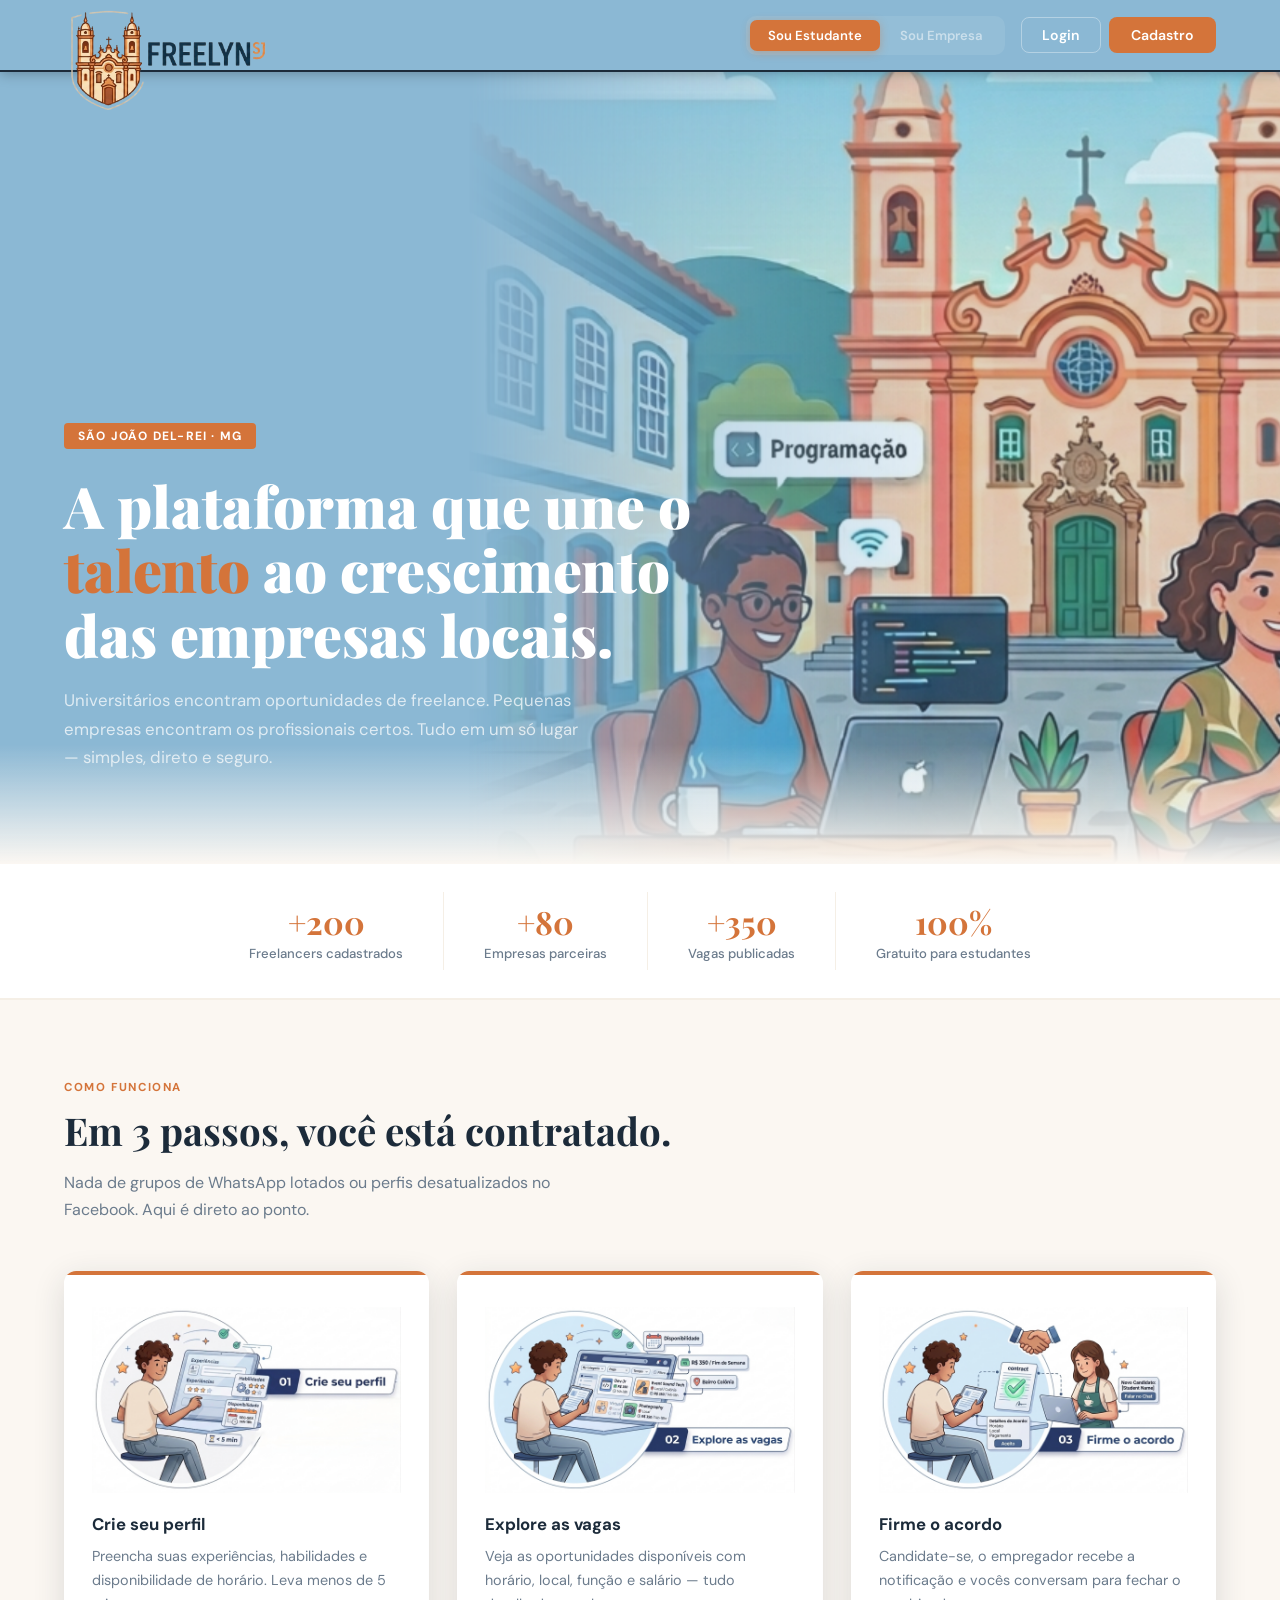
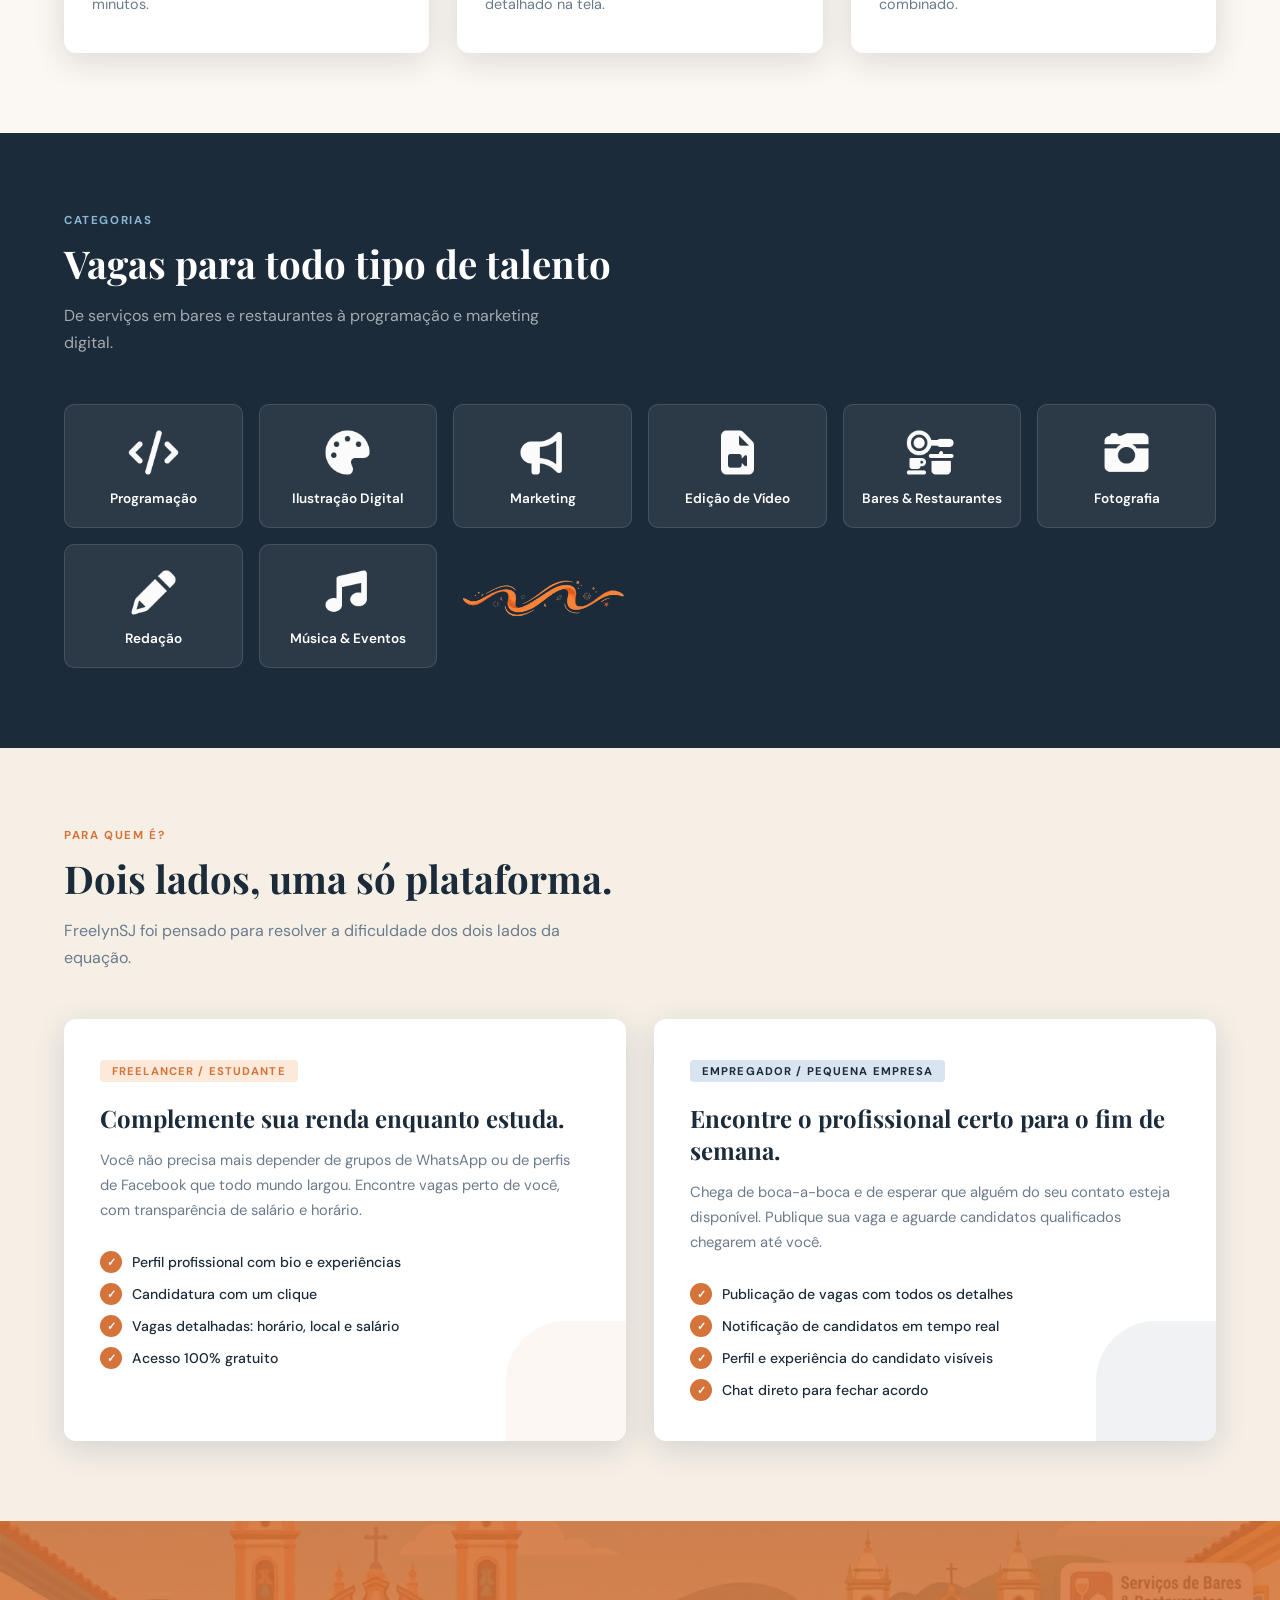
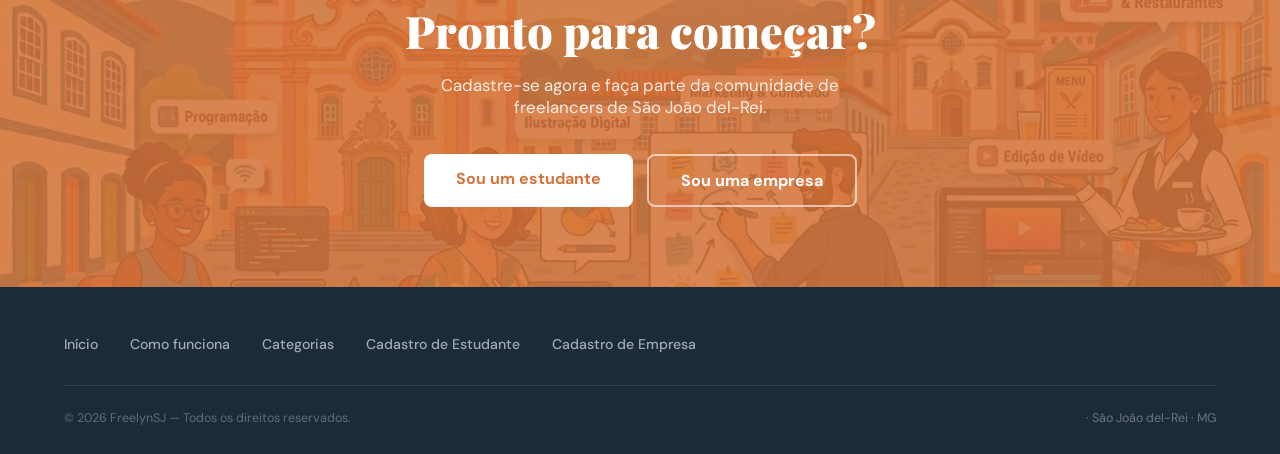
==== commit bcb6ca02: "Save" ====
--- a/index.html
+++ b/index.html
@@ -23,7 +23,7 @@
       <!-- Alternador de Abas Dinâmico -->
       <div class="nav-tabs">
         <div class="nav-tab active" data-type="estudante">Sou Estudante</div>
-        <div class="nav-tab active2" data-type="empresa">Sou Empresa</div>
+        <div class="nav-tab"        data-type="empresa">Sou Empresa</div>
       </div> <!-- /fim .nav-tabs -->
       
       <!-- Botões de Login e Cadastro -->
@@ -251,52 +251,6 @@
   </div>
 
   <!-- ═══════════════════════════════════════════
-       Modal de Cadastro — EMPRESA (tema azul)
-  ════════════════════════════════════════════════ -->
-  <div class="modal-overlay" id="modal-cadastro-empresa" role="dialog" aria-modal="true">
-    <div class="modal modal-empresa">
-      <button class="modal-close modal-close-empresa" id="modal-close-cadastro-emp" aria-label="Fechar">✕</button>
-
-      <span class="modal-tag modal-tag-empresa">Empregador / Empresa</span>
-      <h2>Cadastre sua empresa</h2>
-      <p class="modal-subtitle">Comece a publicar vagas e encontrar os freelancers certos para o seu negócio.</p>
-
-      <div class="form-divider form-divider-empresa"></div>
-
-      <form id="cadastro-form-empresa" action="processa_empresa.php" method="POST">
-        <div class="form-group">
-          <label for="emp-nome">Nome da empresa</label>
-          <input type="text" id="emp-nome" name="nomeEmpresa" placeholder="Ex.: Café Central SJdR" autocomplete="organization" />
-        </div>
-        <div class="form-row">
-          <div class="form-group">
-            <label for="emp-cnpj">CNPJ</label>
-            <input type="text" id="emp-cnpj" name="cnpj" placeholder="00.000.000/0000-00" maxlength="18" />
-          </div>
-          <div class="form-group">
-            <label for="emp-usuario">Usuário</label>
-            <input type="text" id="emp-usuario" name="usuario" placeholder="@minha_empresa" />
-          </div>
-        </div>
-        <div class="form-group">
-          <label for="emp-email">E-mail comercial</label>
-          <input type="email" id="emp-email" name="email" placeholder="contato@empresa.com" autocomplete="email" />
-        </div>
-        <div class="form-group">
-          <label for="emp-senha">Senha</label>
-          <input type="password" id="emp-senha" name="senha" placeholder="Mínimo 8 caracteres" />
-        </div>
-        <div id="erro-cadastro-emp" style="display:none; background:#D9E4F0; border:1.5px solid var(--sky); border-radius:8px; padding:10px 14px; margin-bottom:14px; font-size:.84rem; color:var(--navy); font-weight:600; text-align:center;"></div>
-        <button type="submit" class="modal-submit modal-submit-empresa">Cadastrar empresa →</button>
-      </form>
-
-      <p class="modal-login-hint modal-login-hint-empresa">
-        Já tem conta? <a href="#" id="link-login-de-cad-emp" style="color:var(--sky);">Fazer login</a>
-      </p>
-    </div>
-  </div>
-
-  <!-- ═══════════════════════════════════════════
        Modal de Login — ESTUDANTE (tema laranja)
   ════════════════════════════════════════════════ -->
   <div class="modal-overlay" id="modal-login-estudante" role="dialog" aria-modal="true">
@@ -305,7 +259,7 @@
 
       <!-- Cabeçalho laranja -->
       <div class="login-header login-header-estudante">
-        <div class="divareaest">
+        <div>
           <p class="login-header-label">Área do Freelancer</p>
           
         </div>
@@ -313,7 +267,7 @@
 
      
 
-      <form id="login-form-estudante">
+      <form id="login-form-estudante" action="dashboard_estudante.php" name="estud" method="POST">
         <div class="form-group">
           <label for="login-usuario-est">Usuário ou e-mail</label>
           <input type="text" id="login-usuario-est" name="loginUsuario"
@@ -346,10 +300,10 @@
       <button class="modal-close modal-close-empresa" id="fechar-login-empresa" aria-label="Fechar">✕</button>
 
       <!-- Cabeçalho azul -->
-      <div class="divareaem">
+      <div class="login-header login-header-empresa">
         
         <div>
-          <p class="login-header-label02">Área do Empregador</p>
+          <p class="login-header-label">Área do Empregador</p>
           
         </div>
       </div>
@@ -357,17 +311,17 @@
       <!-- Divisória linha.png com tint azul -->
      
 
-      <form id="login-form-empresa">
+      <form id="login-form-empresa" action="dashboard_empresa.php" name="empresa" method="POST"> 
         <div class="form-group">
           <label for="login-usuario-emp">Usuário ou e-mail</label>
-          <input type="text" id="login-usuario-emp" name="loginUsuario"
+          <input type="text" id="login-usuario-emp" name="loginUsuarioEm"
             placeholder="@sua_empresa ou contato@empresa.com" autocomplete="username" />
         </div>
         <div class="form-group" style="position:relative;">
           <label for="login-senha-emp">Senha</label>
-          <input type="password" id="login-senha-emp" name="loginSenha"
+          <input type="password" id="login-senha-emp" name="loginSenhaEm"
             placeholder="Digite sua senha" autocomplete="current-password" />
-    
+          <button type="button" class="toggle-senha toggle-senha-empresa" data-target="login-senha-emp">mostrar</button>
         </div>
         <div style="text-align:right; margin-top:-6px; margin-bottom:20px;">
           <a href="#" style="font-size:.8rem; color:var(--sky); font-weight:500;">Esqueci minha senha</a>
@@ -387,31 +341,18 @@
     // Script unificado — navbar + cadastro + login estudante/empresa
     // ══════════════════════════════════════════════════════════════
 
-    const tabs              = document.querySelectorAll('.nav-tab');
-    const btnLogin          = document.getElementById('nav-login');
-    const btnCadastro       = document.getElementById('nav-cadastro');
-    const overlayCadEst     = document.getElementById('modal-cadastro-estudante');
-    const overlayCadEmp     = document.getElementById('modal-cadastro-empresa');
-    const overlayLoginEst   = document.getElementById('modal-login-estudante');
-    const overlayLoginEmp   = document.getElementById('modal-login-empresa');
-    const todosOverlays     = [overlayCadEst, overlayCadEmp, overlayLoginEst, overlayLoginEmp];
-
-    // Efeito visual nas abas da navbar
+    const tabs            = document.querySelectorAll('.nav-tab');
+    const btnLogin        = document.getElementById('nav-login');
+    const btnCadastro     = document.getElementById('nav-cadastro');
+    const overlayCadastro = document.getElementById('modal-cadastro-estudante');
+    const overlayLoginEst = document.getElementById('modal-login-estudante');
+    const overlayLoginEmp = document.getElementById('modal-login-empresa');
+
+    // ── Efeito visual nas abas da navbar ──
     tabs.forEach(tab => {
       tab.addEventListener('click', () => {
         tabs.forEach(t => t.classList.remove('active'));
         tab.classList.add('active');
-
-        // Muda cor do botão Cadastro conforme perfil selecionado
-        const tipo = tab.dataset.type;
-        if (tipo === 'empresa') {
-          btnCadastro.style.background = 'var(--navy)';
-          btnCadastro.style.boxShadow  = '0 4px 14px rgba(28,43,58,.35)';
-        } else {
-          btnCadastro.style.background = 'var(--orange)';
-          btnCadastro.style.boxShadow  = '0 4px 14px rgba(212,116,58,.35)';
-        }
-
         [btnLogin, btnCadastro].forEach(btn => {
           btn.style.transform = 'scale(1.07)';
           setTimeout(() => { btn.style.transform = ''; }, 180);
@@ -419,7 +360,7 @@
       });
     });
 
-    // Máscara de CPF
+    // ── Máscara de CPF ──
     document.getElementById('campo-cpf').addEventListener('input', function () {
       let v = this.value.replace(/\D/g, '').slice(0, 11);
       if (v.length > 9)      v = v.replace(/(\d{3})(\d{3})(\d{3})(\d{1,2})/, '$1.$2.$3-$4');
@@ -428,40 +369,25 @@
       this.value = v;
     });
 
-    // Máscara de CNPJ
-    document.getElementById('emp-cnpj').addEventListener('input', function () {
-      let v = this.value.replace(/\D/g, '').slice(0, 14);
-      if (v.length > 12)     v = v.replace(/(\d{2})(\d{3})(\d{3})(\d{4})(\d{1,2})/, '$1.$2.$3/$4-$5');
-      else if (v.length > 8) v = v.replace(/(\d{2})(\d{3})(\d{3})(\d{1,4})/, '$1.$2.$3/$4');
-      else if (v.length > 5) v = v.replace(/(\d{2})(\d{3})(\d{1,3})/, '$1.$2.$3');
-      else if (v.length > 2) v = v.replace(/(\d{2})(\d{1,3})/, '$1.$2');
-      this.value = v;
-    });
-
-    // Fechar todos os modais
+    // ══════════════════════════
+    // Abrir / fechar modais
+    // ══════════════════════════
     function fecharTodos() {
-      todosOverlays.forEach(o => o.classList.remove('active'));
+      [overlayCadastro, overlayLoginEst, overlayLoginEmp].forEach(o => o.classList.remove('active'));
       document.body.style.overflow = '';
     }
 
-    // Abre o cadastro correto conforme aba ativa
-    function abrirCadastroPorAba() {
-      const tipo = document.querySelector('.nav-tab.active')?.dataset.type ?? 'estudante';
+    function abrirCadastro() {
       fecharTodos();
-      if (tipo === 'empresa') {
-        overlayCadEmp.classList.add('active');
-        document.getElementById('cadastro-form-empresa').reset();
-        document.getElementById('erro-cadastro-emp').style.display = 'none';
-      } else {
-        overlayCadEst.classList.add('active');
-        document.getElementById('cadastro-form').reset();
-      }
+      overlayCadastro.classList.add('active');
       document.body.style.overflow = 'hidden';
+      document.getElementById('cadastro-form').reset();
     }
 
-    // Abre o login correto conforme aba ativa
+    // Abre o login CORRETO conforme a aba ativa na navbar
     function abrirLoginPorAba() {
-      const tipo = document.querySelector('.nav-tab.active')?.dataset.type ?? 'estudante';
+      const abaAtiva = document.querySelector('.nav-tab.active');
+      const tipo = abaAtiva ? abaAtiva.dataset.type : 'estudante';
       fecharTodos();
       if (tipo === 'empresa') {
         overlayLoginEmp.classList.add('active');
@@ -478,8 +404,8 @@
       document.getElementById('login-senha-est').value   = '';
       document.getElementById('login-senha-est').type    = 'password';
       document.querySelector('[data-target="login-senha-est"]').textContent = 'mostrar';
-      const e = document.getElementById('erro-estudante');
-      e.textContent = ''; e.style.display = 'none';
+      const erro = document.getElementById('erro-estudante');
+      erro.textContent = ''; erro.style.display = 'none';
     }
 
     function resetarLoginEmpresa() {
@@ -487,47 +413,56 @@
       document.getElementById('login-senha-emp').value   = '';
       document.getElementById('login-senha-emp').type    = 'password';
       document.querySelector('[data-target="login-senha-emp"]').textContent = 'mostrar';
-      const e = document.getElementById('erro-empresa');
-      e.textContent = ''; e.style.display = 'none';
+      const erro = document.getElementById('erro-empresa');
+      erro.textContent = ''; erro.style.display = 'none';
     }
 
+    // ══════════════════════════════════
     // Botões da navbar
-    btnLogin.addEventListener('click',    ev => { ev.preventDefault(); abrirLoginPorAba(); });
-    btnCadastro.addEventListener('click', ev => { ev.preventDefault(); abrirCadastroPorAba(); });
-
-    // Fechar com X
+    // ══════════════════════════════════
+
+    // Login → abre modal correto conforme aba selecionada
+    btnLogin.addEventListener('click', e => { e.preventDefault(); abrirLoginPorAba(); });
+
+    // Cadastro → só estudante tem cadastro por enquanto
+    btnCadastro.addEventListener('click', function (e) {
+      const abaAtiva = document.querySelector('.nav-tab.active');
+      if (abaAtiva && abaAtiva.dataset.type === 'estudante') {
+        e.preventDefault();
+        abrirCadastro();
+      }
+    });
+
+    // ── Fechar com X ──
     document.getElementById('modal-close-btn').addEventListener('click', fecharTodos);
-    document.getElementById('modal-close-cadastro-emp').addEventListener('click', fecharTodos);
     document.getElementById('fechar-login-estudante').addEventListener('click', fecharTodos);
     document.getElementById('fechar-login-empresa').addEventListener('click', fecharTodos);
 
-    // Fechar ao clicar fora
-    todosOverlays.forEach(o => o.addEventListener('click', ev => { if (ev.target === o) fecharTodos(); }));
-
-    // Fechar com ESC
-    document.addEventListener('keydown', ev => { if (ev.key === 'Escape') fecharTodos(); });
-
-    // Links cruzados
-    document.getElementById('link-abrir-login').addEventListener('click', ev => {
-      ev.preventDefault(); fecharTodos();
+    // ── Fechar ao clicar fora ──
+    [overlayCadastro, overlayLoginEst, overlayLoginEmp].forEach(overlay => {
+      overlay.addEventListener('click', e => { if (e.target === overlay) fecharTodos(); });
+    });
+
+    // ── Fechar com ESC ──
+    document.addEventListener('keydown', e => { if (e.key === 'Escape') fecharTodos(); });
+
+    // ── Link "Fazer login" dentro do cadastro → abre login do estudante ──
+    document.getElementById('link-abrir-login').addEventListener('click', e => {
+      e.preventDefault();
+      fecharTodos();
       overlayLoginEst.classList.add('active');
       document.body.style.overflow = 'hidden';
       resetarLoginEstudante();
     });
-    document.getElementById('link-cadastro-de-login').addEventListener('click', ev => {
-      ev.preventDefault(); fecharTodos();
-      overlayCadEst.classList.add('active');
-      document.getElementById('cadastro-form').reset();
-      document.body.style.overflow = 'hidden';
-    });
-    document.getElementById('link-login-de-cad-emp').addEventListener('click', ev => {
-      ev.preventDefault(); fecharTodos();
-      overlayLoginEmp.classList.add('active');
-      document.body.style.overflow = 'hidden';
-      resetarLoginEmpresa();
-    });
-
-    // Mostrar / ocultar senha
+
+    // ── Link "Criar conta" dentro do login estudante → abre cadastro ──
+    document.getElementById('link-cadastro-de-login').addEventListener('click', e => {
+      e.preventDefault(); abrirCadastro();
+    });
+
+    // ══════════════════════════════════════════════
+    // Mostrar / ocultar senha (funciona nos dois)
+    // ══════════════════════════════════════════════
     document.querySelectorAll('.toggle-senha').forEach(btn => {
       btn.addEventListener('click', function () {
         const input = document.getElementById(this.dataset.target);
@@ -536,32 +471,54 @@
       });
     });
 
-    // Login Estudante
+    // ══════════════════════════════════════════════════════════
+    // Submissão: Login Estudante → login_estudante.php via POST
+    // ══════════════════════════════════════════════════════════
     document.getElementById('btn-entrar-estudante').addEventListener('click', function () {
       const usuario = document.getElementById('login-usuario-est').value.trim();
       const senha   = document.getElementById('login-senha-est').value;
       const erro    = document.getElementById('erro-estudante');
-      if (!usuario || !senha) { erro.textContent = 'Preencha o usuário/e-mail e a senha.'; erro.style.display = 'block'; return; }
+
+      if (!usuario || !senha) {
+        erro.textContent = 'Preencha o usuário/e-mail e a senha.';
+        erro.style.display = 'block'; return;
+      }
       erro.style.display = 'none';
-      const f = document.createElement('form'); f.method = 'POST'; f.action = 'login_estudante.php';
+
+      const form = document.createElement('form');
+      form.method = 'POST'; form.action = 'login_estudante.php';
       [['loginUsuario', usuario], ['loginSenha', senha]].forEach(([n, v]) => {
-        const i = document.createElement('input'); i.type = 'hidden'; i.name = n; i.value = v; f.appendChild(i);
+        const i = document.createElement('input');
+        i.type = 'hidden'; i.name = n; i.value = v;
+        form.appendChild(i);
       });
-      document.body.appendChild(f); f.submit();
-    });
-
-    // Login Empresa
+      document.body.appendChild(form);
+      form.submit();
+    });
+
+    // ══════════════════════════════════════════════════════════
+    // Submissão: Login Empresa → login_empresa.php via POST
+    // ══════════════════════════════════════════════════════════
     document.getElementById('btn-entrar-empresa').addEventListener('click', function () {
       const usuario = document.getElementById('login-usuario-emp').value.trim();
       const senha   = document.getElementById('login-senha-emp').value;
       const erro    = document.getElementById('erro-empresa');
-      if (!usuario || !senha) { erro.textContent = 'Preencha o usuário/e-mail e a senha.'; erro.style.display = 'block'; return; }
+
+      if (!usuario || !senha) {
+        erro.textContent = 'Preencha o usuário/e-mail e a senha.';
+        erro.style.display = 'block'; return;
+      }
       erro.style.display = 'none';
-      const f = document.createElement('form'); f.method = 'POST'; f.action = 'login_empresa.php';
+
+      const form = document.createElement('form');
+      form.method = 'POST'; form.action = 'login_empresa.php';
       [['loginUsuario', usuario], ['loginSenha', senha]].forEach(([n, v]) => {
-        const i = document.createElement('input'); i.type = 'hidden'; i.name = n; i.value = v; f.appendChild(i);
+        const i = document.createElement('input');
+        i.type = 'hidden'; i.name = n; i.value = v;
+        form.appendChild(i);
       });
-      document.body.appendChild(f); f.submit();
+      document.body.appendChild(form);
+      form.submit();
     });
 
   </script>
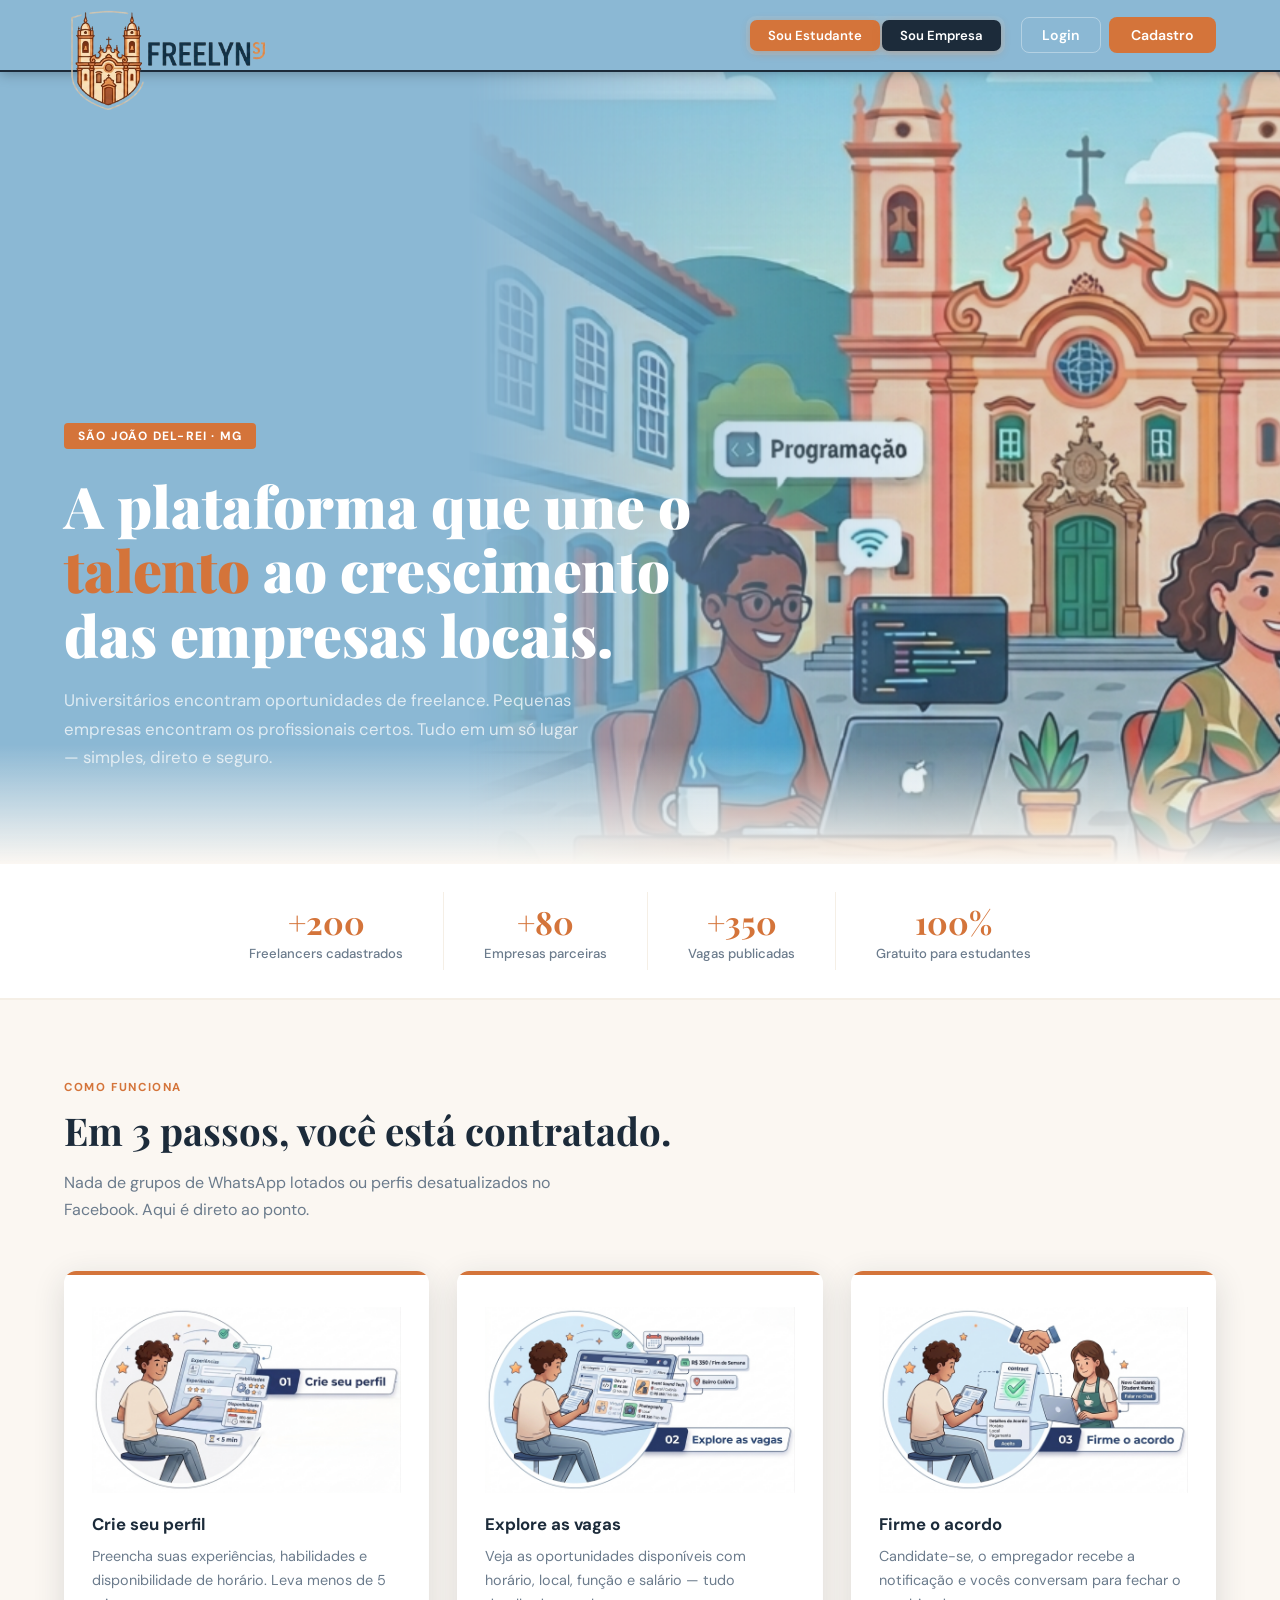
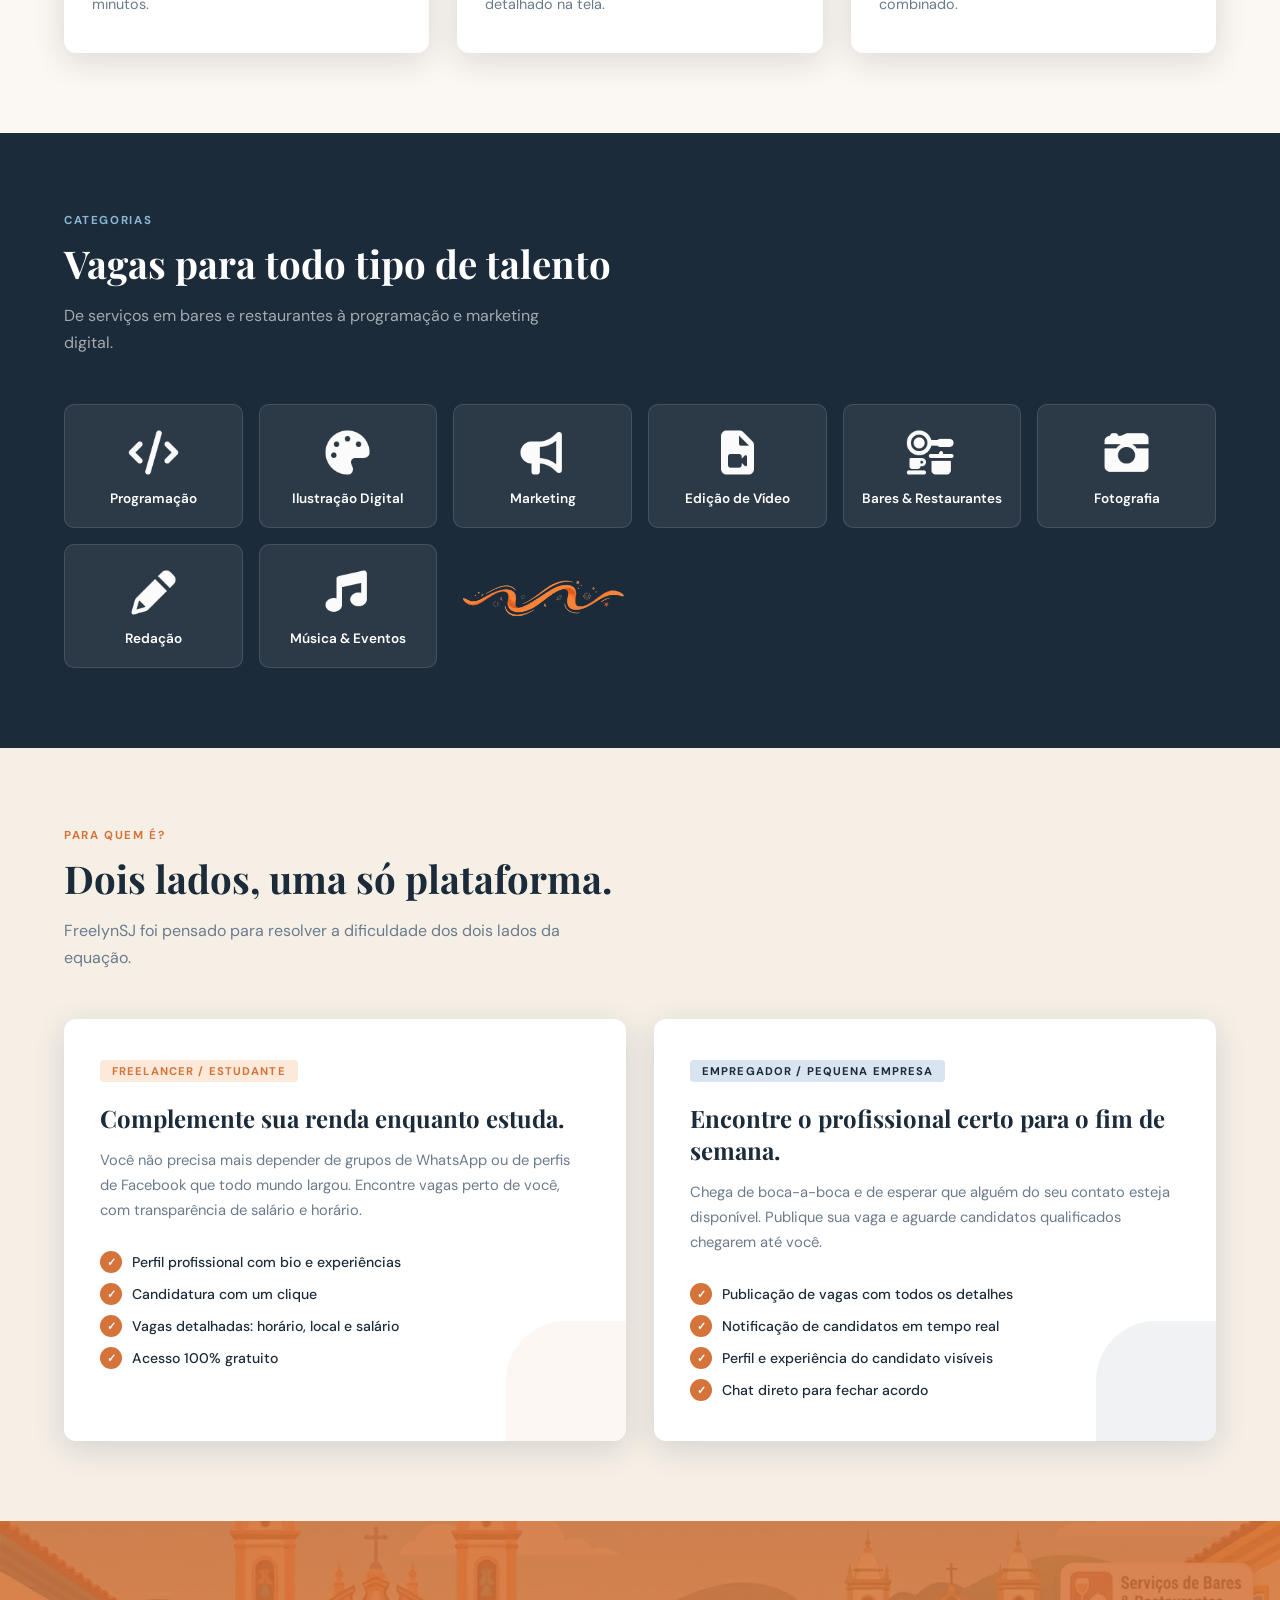
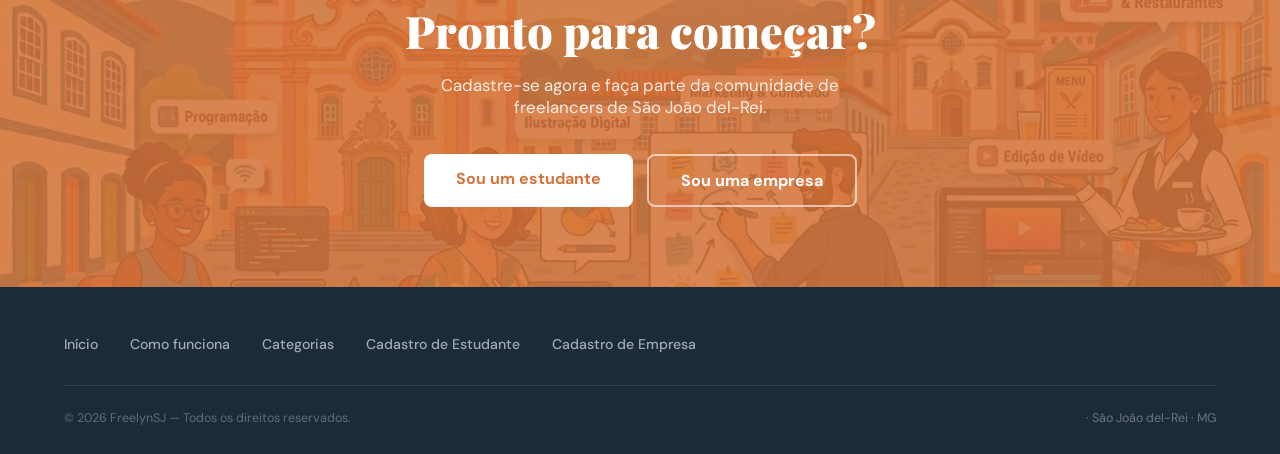
==== commit e0b2e0e0: "02-06-2026" ====
--- a/index.html
+++ b/index.html
@@ -23,7 +23,7 @@
       <!-- Alternador de Abas Dinâmico -->
       <div class="nav-tabs">
         <div class="nav-tab active" data-type="estudante">Sou Estudante</div>
-        <div class="nav-tab"        data-type="empresa">Sou Empresa</div>
+        <div class="nav-tab active2" data-type="empresa">Sou Empresa</div>
       </div> <!-- /fim .nav-tabs -->
       
       <!-- Botões de Login e Cadastro -->
@@ -251,6 +251,52 @@
   </div>
 
   <!-- ═══════════════════════════════════════════
+       Modal de Cadastro — EMPRESA (tema azul)
+  ════════════════════════════════════════════════ -->
+  <div class="modal-overlay" id="modal-cadastro-empresa" role="dialog" aria-modal="true">
+    <div class="modal modal-empresa">
+      <button class="modal-close modal-close-empresa" id="modal-close-cadastro-emp" aria-label="Fechar">✕</button>
+
+      <span class="modal-tag modal-tag-empresa">Empregador / Empresa</span>
+      <h2>Cadastre sua empresa</h2>
+      <p class="modal-subtitle">Comece a publicar vagas e encontrar os freelancers certos para o seu negócio.</p>
+
+      <div class="form-divider form-divider-empresa"></div>
+
+      <form id="cadastro-form-empresa" action="processa_empresa.php" method="POST">
+        <div class="form-group">
+          <label for="emp-nome">Nome da empresa</label>
+          <input type="text" id="emp-nome" name="nomeEmpresa" placeholder="Ex.: Café Central SJdR" autocomplete="organization" />
+        </div>
+        <div class="form-row">
+          <div class="form-group">
+            <label for="emp-cnpj">CNPJ</label>
+            <input type="text" id="emp-cnpj" name="cnpj" placeholder="00.000.000/0000-00" maxlength="18" />
+          </div>
+          <div class="form-group">
+            <label for="emp-usuario">Usuário</label>
+            <input type="text" id="emp-usuario" name="usuario" placeholder="@minha_empresa" />
+          </div>
+        </div>
+        <div class="form-group">
+          <label for="emp-email">E-mail comercial</label>
+          <input type="email" id="emp-email" name="email" placeholder="contato@empresa.com" autocomplete="email" />
+        </div>
+        <div class="form-group">
+          <label for="emp-senha">Senha</label>
+          <input type="password" id="emp-senha" name="senha" placeholder="Mínimo 8 caracteres" />
+        </div>
+        <div id="erro-cadastro-emp" style="display:none; background:#D9E4F0; border:1.5px solid var(--sky); border-radius:8px; padding:10px 14px; margin-bottom:14px; font-size:.84rem; color:var(--navy); font-weight:600; text-align:center;"></div>
+        <button type="submit" class="modal-submit modal-submit-empresa">Cadastrar empresa →</button>
+      </form>
+
+      <p class="modal-login-hint modal-login-hint-empresa">
+        Já tem conta? <a href="#" id="link-login-de-cad-emp" style="color:var(--sky);">Fazer login</a>
+      </p>
+    </div>
+  </div>
+
+  <!-- ═══════════════════════════════════════════
        Modal de Login — ESTUDANTE (tema laranja)
   ════════════════════════════════════════════════ -->
   <div class="modal-overlay" id="modal-login-estudante" role="dialog" aria-modal="true">
@@ -259,7 +305,7 @@
 
       <!-- Cabeçalho laranja -->
       <div class="login-header login-header-estudante">
-        <div>
+        <div class="divareaest">
           <p class="login-header-label">Área do Freelancer</p>
           
         </div>
@@ -300,10 +346,10 @@
       <button class="modal-close modal-close-empresa" id="fechar-login-empresa" aria-label="Fechar">✕</button>
 
       <!-- Cabeçalho azul -->
-      <div class="login-header login-header-empresa">
+      <div class="divareaem">
         
         <div>
-          <p class="login-header-label">Área do Empregador</p>
+          <p class="login-header-label02">Área do Empregador</p>
           
         </div>
       </div>
@@ -321,7 +367,7 @@
           <label for="login-senha-emp">Senha</label>
           <input type="password" id="login-senha-emp" name="loginSenhaEm"
             placeholder="Digite sua senha" autocomplete="current-password" />
-          <button type="button" class="toggle-senha toggle-senha-empresa" data-target="login-senha-emp">mostrar</button>
+    
         </div>
         <div style="text-align:right; margin-top:-6px; margin-bottom:20px;">
           <a href="#" style="font-size:.8rem; color:var(--sky); font-weight:500;">Esqueci minha senha</a>
@@ -341,18 +387,31 @@
     // Script unificado — navbar + cadastro + login estudante/empresa
     // ══════════════════════════════════════════════════════════════
 
-    const tabs            = document.querySelectorAll('.nav-tab');
-    const btnLogin        = document.getElementById('nav-login');
-    const btnCadastro     = document.getElementById('nav-cadastro');
-    const overlayCadastro = document.getElementById('modal-cadastro-estudante');
-    const overlayLoginEst = document.getElementById('modal-login-estudante');
-    const overlayLoginEmp = document.getElementById('modal-login-empresa');
-
-    // ── Efeito visual nas abas da navbar ──
+    const tabs              = document.querySelectorAll('.nav-tab');
+    const btnLogin          = document.getElementById('nav-login');
+    const btnCadastro       = document.getElementById('nav-cadastro');
+    const overlayCadEst     = document.getElementById('modal-cadastro-estudante');
+    const overlayCadEmp     = document.getElementById('modal-cadastro-empresa');
+    const overlayLoginEst   = document.getElementById('modal-login-estudante');
+    const overlayLoginEmp   = document.getElementById('modal-login-empresa');
+    const todosOverlays     = [overlayCadEst, overlayCadEmp, overlayLoginEst, overlayLoginEmp];
+
+    // Efeito visual nas abas da navbar
     tabs.forEach(tab => {
       tab.addEventListener('click', () => {
         tabs.forEach(t => t.classList.remove('active'));
         tab.classList.add('active');
+
+        // Muda cor do botão Cadastro conforme perfil selecionado
+        const tipo = tab.dataset.type;
+        if (tipo === 'empresa') {
+          btnCadastro.style.background = 'var(--navy)';
+          btnCadastro.style.boxShadow  = '0 4px 14px rgba(28,43,58,.35)';
+        } else {
+          btnCadastro.style.background = 'var(--orange)';
+          btnCadastro.style.boxShadow  = '0 4px 14px rgba(212,116,58,.35)';
+        }
+
         [btnLogin, btnCadastro].forEach(btn => {
           btn.style.transform = 'scale(1.07)';
           setTimeout(() => { btn.style.transform = ''; }, 180);
@@ -360,7 +419,7 @@
       });
     });
 
-    // ── Máscara de CPF ──
+    // Máscara de CPF
     document.getElementById('campo-cpf').addEventListener('input', function () {
       let v = this.value.replace(/\D/g, '').slice(0, 11);
       if (v.length > 9)      v = v.replace(/(\d{3})(\d{3})(\d{3})(\d{1,2})/, '$1.$2.$3-$4');
@@ -369,25 +428,40 @@
       this.value = v;
     });
 
-    // ══════════════════════════
-    // Abrir / fechar modais
-    // ══════════════════════════
+    // Máscara de CNPJ
+    document.getElementById('emp-cnpj').addEventListener('input', function () {
+      let v = this.value.replace(/\D/g, '').slice(0, 14);
+      if (v.length > 12)     v = v.replace(/(\d{2})(\d{3})(\d{3})(\d{4})(\d{1,2})/, '$1.$2.$3/$4-$5');
+      else if (v.length > 8) v = v.replace(/(\d{2})(\d{3})(\d{3})(\d{1,4})/, '$1.$2.$3/$4');
+      else if (v.length > 5) v = v.replace(/(\d{2})(\d{3})(\d{1,3})/, '$1.$2.$3');
+      else if (v.length > 2) v = v.replace(/(\d{2})(\d{1,3})/, '$1.$2');
+      this.value = v;
+    });
+
+    // Fechar todos os modais
     function fecharTodos() {
-      [overlayCadastro, overlayLoginEst, overlayLoginEmp].forEach(o => o.classList.remove('active'));
+      todosOverlays.forEach(o => o.classList.remove('active'));
       document.body.style.overflow = '';
     }
 
-    function abrirCadastro() {
+    // Abre o cadastro correto conforme aba ativa
+    function abrirCadastroPorAba() {
+      const tipo = document.querySelector('.nav-tab.active')?.dataset.type ?? 'estudante';
       fecharTodos();
-      overlayCadastro.classList.add('active');
+      if (tipo === 'empresa') {
+        overlayCadEmp.classList.add('active');
+        document.getElementById('cadastro-form-empresa').reset();
+        document.getElementById('erro-cadastro-emp').style.display = 'none';
+      } else {
+        overlayCadEst.classList.add('active');
+        document.getElementById('cadastro-form').reset();
+      }
       document.body.style.overflow = 'hidden';
-      document.getElementById('cadastro-form').reset();
     }
 
-    // Abre o login CORRETO conforme a aba ativa na navbar
+    // Abre o login correto conforme aba ativa
     function abrirLoginPorAba() {
-      const abaAtiva = document.querySelector('.nav-tab.active');
-      const tipo = abaAtiva ? abaAtiva.dataset.type : 'estudante';
+      const tipo = document.querySelector('.nav-tab.active')?.dataset.type ?? 'estudante';
       fecharTodos();
       if (tipo === 'empresa') {
         overlayLoginEmp.classList.add('active');
@@ -404,8 +478,8 @@
       document.getElementById('login-senha-est').value   = '';
       document.getElementById('login-senha-est').type    = 'password';
       document.querySelector('[data-target="login-senha-est"]').textContent = 'mostrar';
-      const erro = document.getElementById('erro-estudante');
-      erro.textContent = ''; erro.style.display = 'none';
+      const e = document.getElementById('erro-estudante');
+      e.textContent = ''; e.style.display = 'none';
     }
 
     function resetarLoginEmpresa() {
@@ -413,56 +487,47 @@
       document.getElementById('login-senha-emp').value   = '';
       document.getElementById('login-senha-emp').type    = 'password';
       document.querySelector('[data-target="login-senha-emp"]').textContent = 'mostrar';
-      const erro = document.getElementById('erro-empresa');
-      erro.textContent = ''; erro.style.display = 'none';
+      const e = document.getElementById('erro-empresa');
+      e.textContent = ''; e.style.display = 'none';
     }
 
-    // ══════════════════════════════════
     // Botões da navbar
-    // ══════════════════════════════════
-
-    // Login → abre modal correto conforme aba selecionada
-    btnLogin.addEventListener('click', e => { e.preventDefault(); abrirLoginPorAba(); });
-
-    // Cadastro → só estudante tem cadastro por enquanto
-    btnCadastro.addEventListener('click', function (e) {
-      const abaAtiva = document.querySelector('.nav-tab.active');
-      if (abaAtiva && abaAtiva.dataset.type === 'estudante') {
-        e.preventDefault();
-        abrirCadastro();
-      }
-    });
-
-    // ── Fechar com X ──
+    btnLogin.addEventListener('click',    ev => { ev.preventDefault(); abrirLoginPorAba(); });
+    btnCadastro.addEventListener('click', ev => { ev.preventDefault(); abrirCadastroPorAba(); });
+
+    // Fechar com X
     document.getElementById('modal-close-btn').addEventListener('click', fecharTodos);
+    document.getElementById('modal-close-cadastro-emp').addEventListener('click', fecharTodos);
     document.getElementById('fechar-login-estudante').addEventListener('click', fecharTodos);
     document.getElementById('fechar-login-empresa').addEventListener('click', fecharTodos);
 
-    // ── Fechar ao clicar fora ──
-    [overlayCadastro, overlayLoginEst, overlayLoginEmp].forEach(overlay => {
-      overlay.addEventListener('click', e => { if (e.target === overlay) fecharTodos(); });
-    });
-
-    // ── Fechar com ESC ──
-    document.addEventListener('keydown', e => { if (e.key === 'Escape') fecharTodos(); });
-
-    // ── Link "Fazer login" dentro do cadastro → abre login do estudante ──
-    document.getElementById('link-abrir-login').addEventListener('click', e => {
-      e.preventDefault();
-      fecharTodos();
+    // Fechar ao clicar fora
+    todosOverlays.forEach(o => o.addEventListener('click', ev => { if (ev.target === o) fecharTodos(); }));
+
+    // Fechar com ESC
+    document.addEventListener('keydown', ev => { if (ev.key === 'Escape') fecharTodos(); });
+
+    // Links cruzados
+    document.getElementById('link-abrir-login').addEventListener('click', ev => {
+      ev.preventDefault(); fecharTodos();
       overlayLoginEst.classList.add('active');
       document.body.style.overflow = 'hidden';
       resetarLoginEstudante();
     });
-
-    // ── Link "Criar conta" dentro do login estudante → abre cadastro ──
-    document.getElementById('link-cadastro-de-login').addEventListener('click', e => {
-      e.preventDefault(); abrirCadastro();
-    });
-
-    // ══════════════════════════════════════════════
-    // Mostrar / ocultar senha (funciona nos dois)
-    // ══════════════════════════════════════════════
+    document.getElementById('link-cadastro-de-login').addEventListener('click', ev => {
+      ev.preventDefault(); fecharTodos();
+      overlayCadEst.classList.add('active');
+      document.getElementById('cadastro-form').reset();
+      document.body.style.overflow = 'hidden';
+    });
+    document.getElementById('link-login-de-cad-emp').addEventListener('click', ev => {
+      ev.preventDefault(); fecharTodos();
+      overlayLoginEmp.classList.add('active');
+      document.body.style.overflow = 'hidden';
+      resetarLoginEmpresa();
+    });
+
+    // Mostrar / ocultar senha
     document.querySelectorAll('.toggle-senha').forEach(btn => {
       btn.addEventListener('click', function () {
         const input = document.getElementById(this.dataset.target);
@@ -472,7 +537,7 @@
     });
 
     // ══════════════════════════════════════════════════════════
-    // Submissão: Login Estudante → login_estudante.php via POST
+    // Submissão: Login Estudante → dashboard_estudante.php via POST
     // ══════════════════════════════════════════════════════════
     document.getElementById('btn-entrar-estudante').addEventListener('click', function () {
       const usuario = document.getElementById('login-usuario-est').value.trim();
@@ -482,23 +547,24 @@
       if (!usuario || !senha) {
         erro.textContent = 'Preencha o usuário/e-mail e a senha.';
         erro.style.display = 'block'; return;
+      
+      } else if (usuario !== "Maria" || senha !== "123456" ) {
+        erro.textContent = 'Dados Incorretos!';
+        erro.style.display = 'block'; return;
       }
       erro.style.display = 'none';
-
+      
       const form = document.createElement('form');
       form.method = 'POST'; form.action = 'login_estudante.php';
       [['loginUsuario', usuario], ['loginSenha', senha]].forEach(([n, v]) => {
-        const i = document.createElement('input');
-        i.type = 'hidden'; i.name = n; i.value = v;
-        form.appendChild(i);
+        const i = document.createElement('input'); i.type = 'hidden'; i.name = n; i.value = v; f.appendChild(i);
       });
-      document.body.appendChild(form);
-      form.submit();
-    });
-
-    // ══════════════════════════════════════════════════════════
-    // Submissão: Login Empresa → login_empresa.php via POST
-    // ══════════════════════════════════════════════════════════
+      document.body.appendChild(f); f.submit();
+    });
+
+    // ══════════════════════════════════════════════════════════===
+    // Submissão: Login Empresa → dashboard_empresa.php via POST
+    // ══════════════════════════════════════════════════════════===
     document.getElementById('btn-entrar-empresa').addEventListener('click', function () {
       const usuario = document.getElementById('login-usuario-emp').value.trim();
       const senha   = document.getElementById('login-senha-emp').value;
@@ -507,18 +573,19 @@
       if (!usuario || !senha) {
         erro.textContent = 'Preencha o usuário/e-mail e a senha.';
         erro.style.display = 'block'; return;
+      
+      } else if (usuario !== "MinasFood" || senha !== "123456" ) {
+        erro.textContent = 'Dados Incorretos!';
+        erro.style.display = 'block'; return;
       }
       erro.style.display = 'none';
-
+      
       const form = document.createElement('form');
       form.method = 'POST'; form.action = 'login_empresa.php';
       [['loginUsuario', usuario], ['loginSenha', senha]].forEach(([n, v]) => {
-        const i = document.createElement('input');
-        i.type = 'hidden'; i.name = n; i.value = v;
-        form.appendChild(i);
+        const i = document.createElement('input'); i.type = 'hidden'; i.name = n; i.value = v; f.appendChild(i);
       });
-      document.body.appendChild(form);
-      form.submit();
+      document.body.appendChild(f); f.submit();
     });
 
   </script>
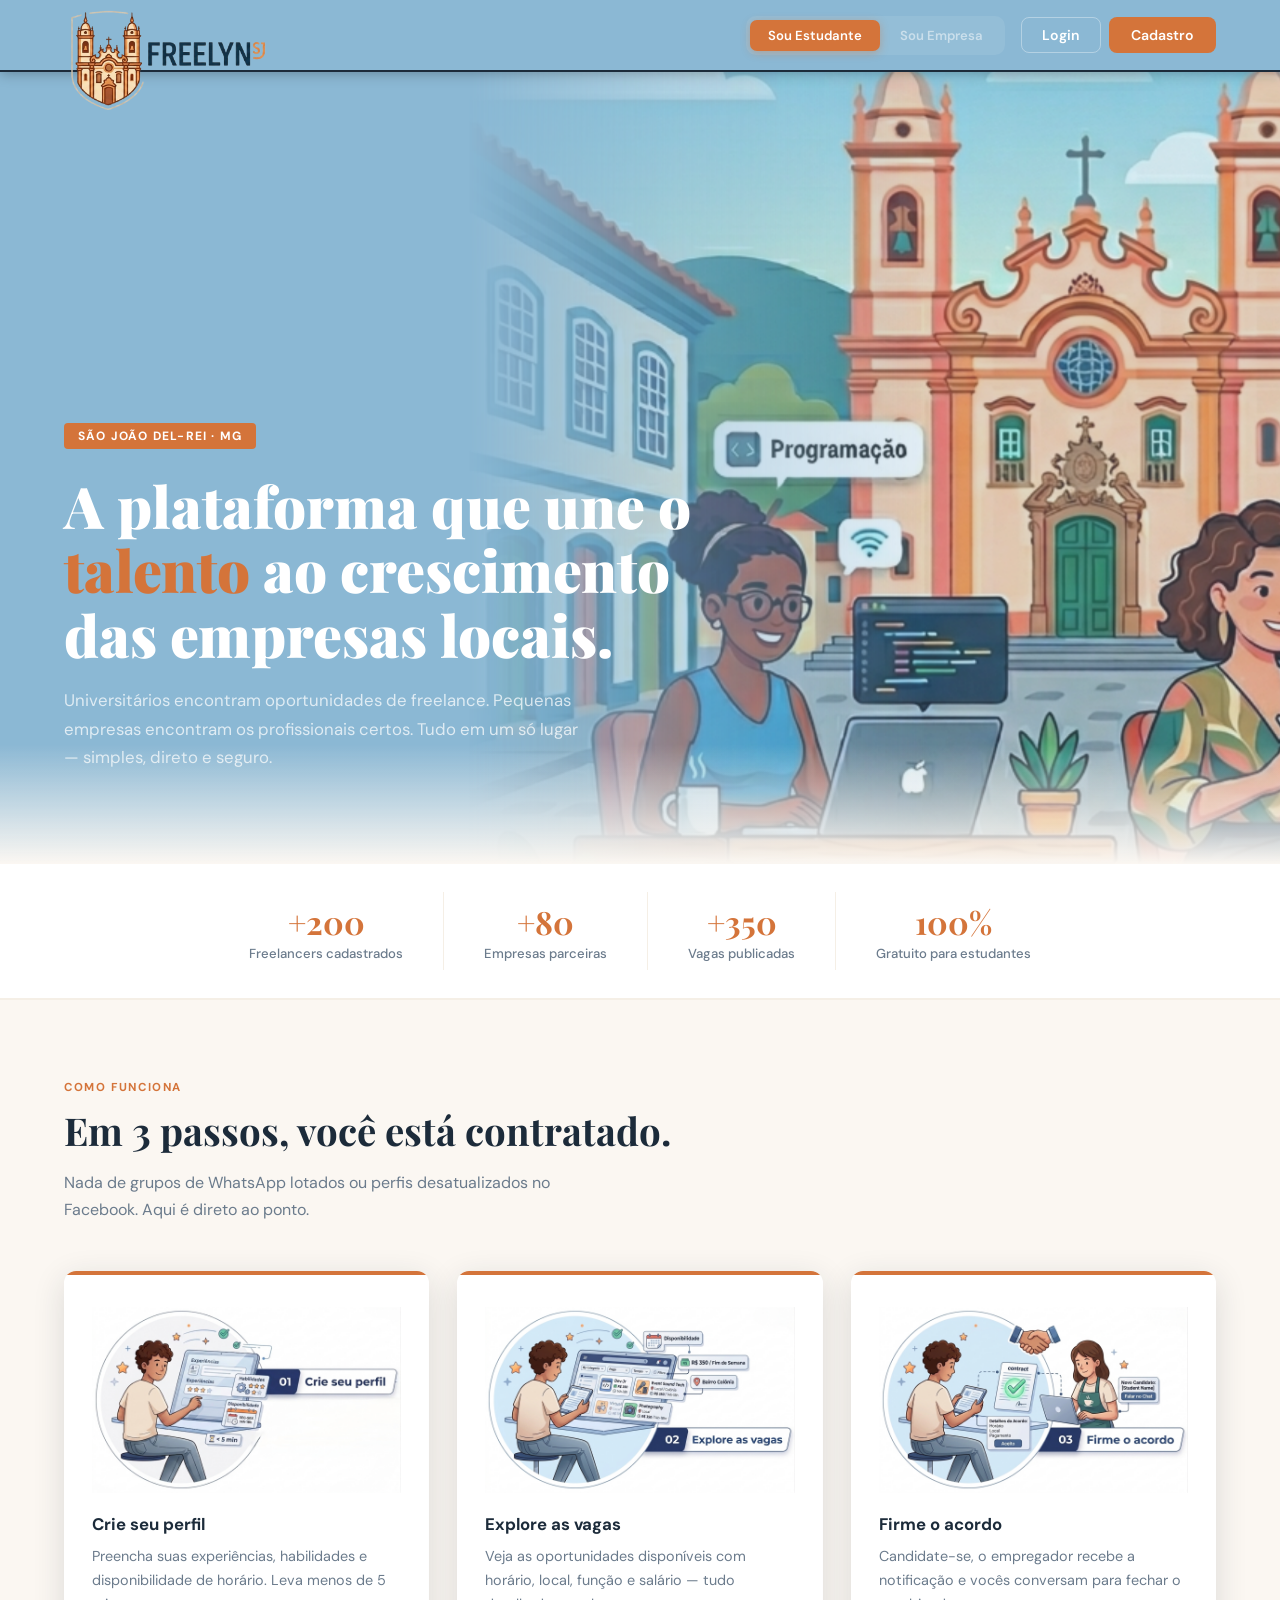
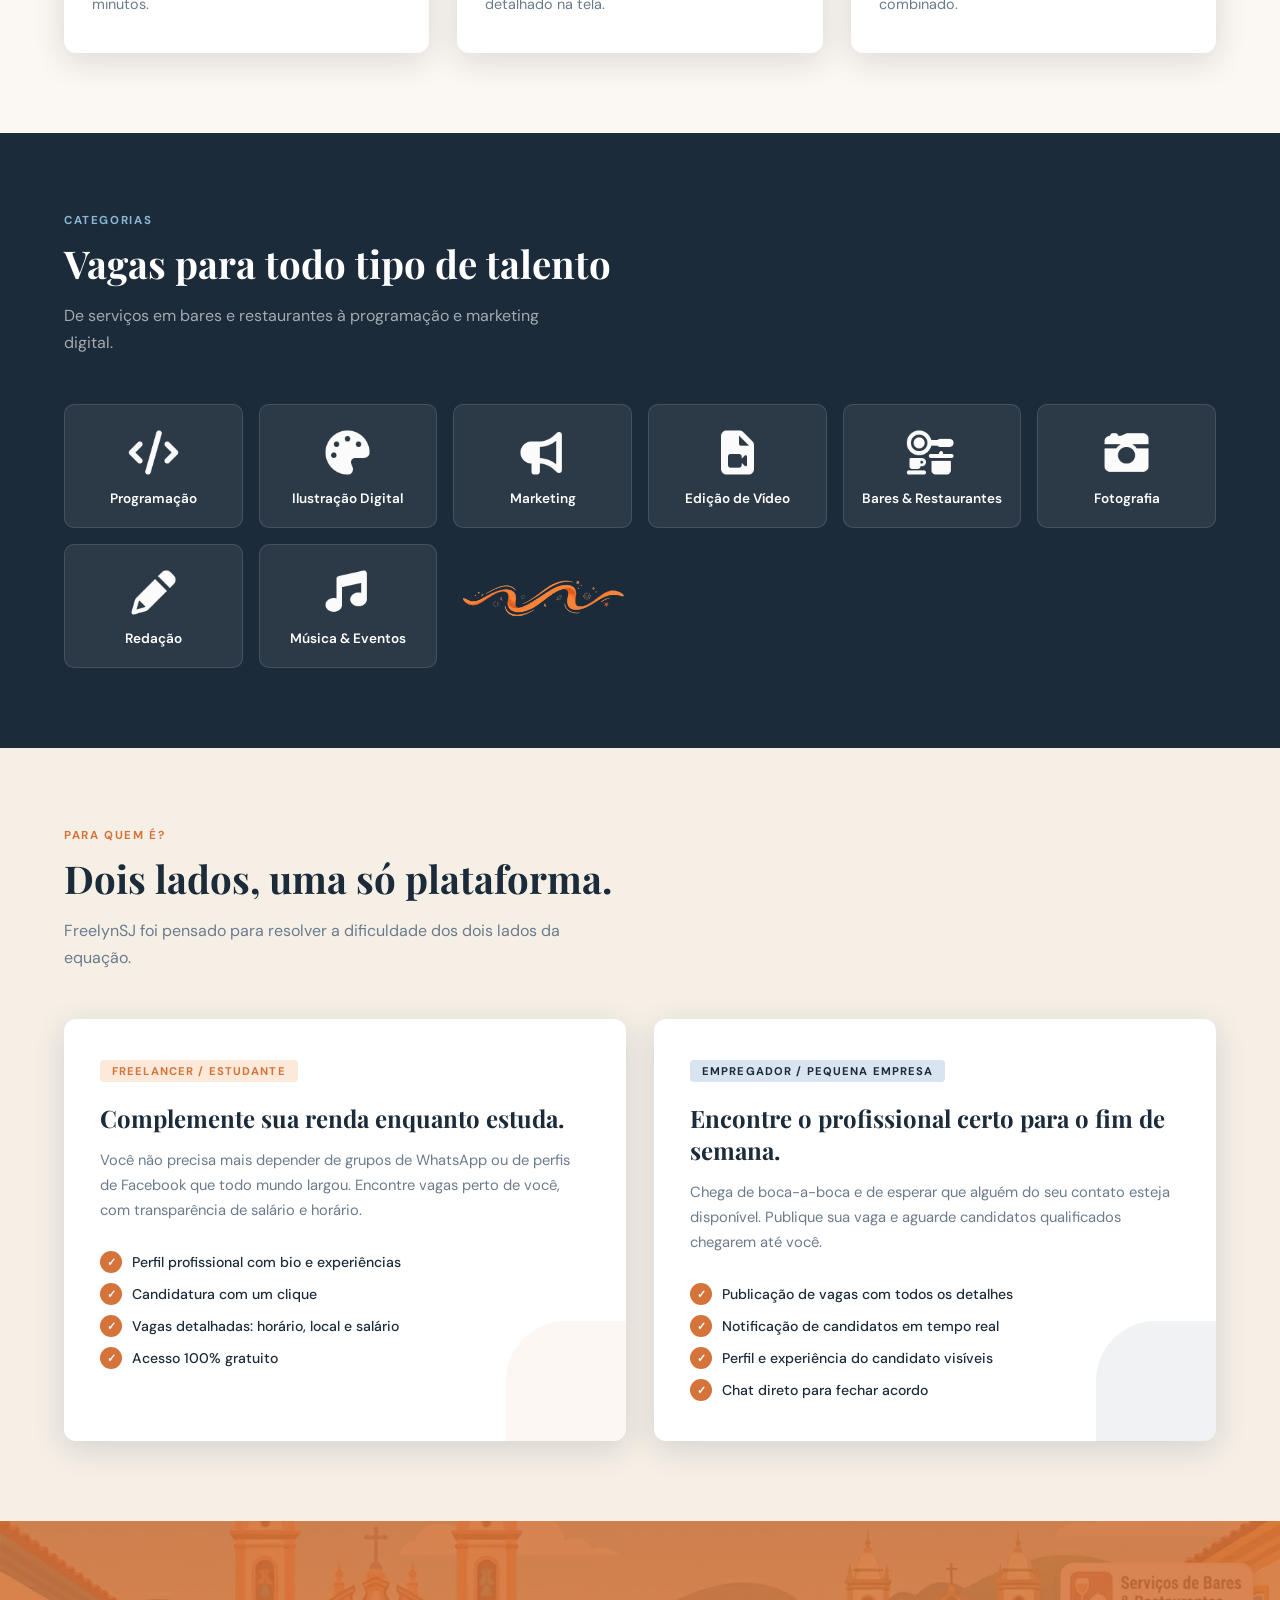
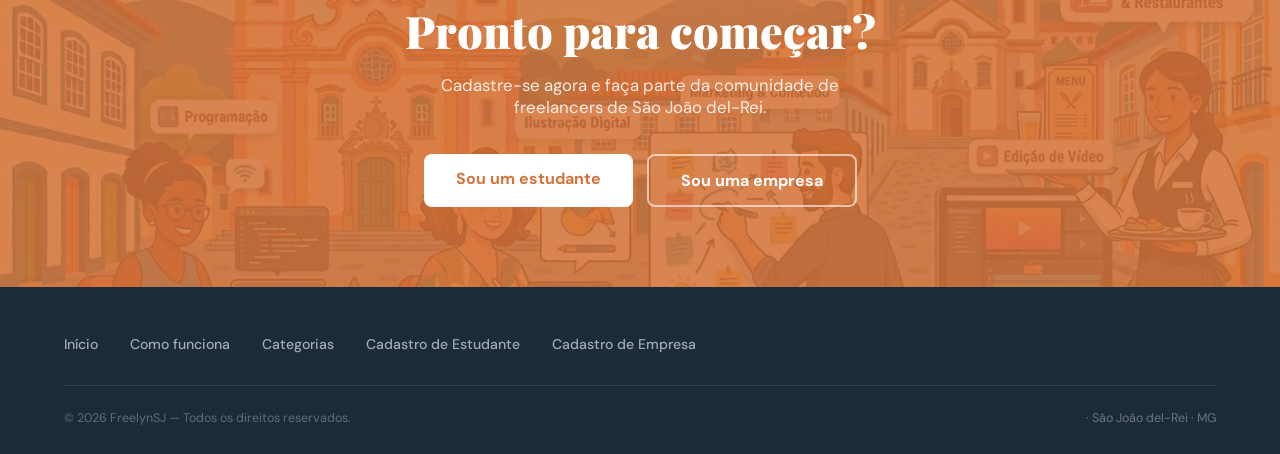
==== commit 756d377b: "09-06-2026" ====
--- a/index.html
+++ b/index.html
@@ -23,7 +23,7 @@
       <!-- Alternador de Abas Dinâmico -->
       <div class="nav-tabs">
         <div class="nav-tab active" data-type="estudante">Sou Estudante</div>
-        <div class="nav-tab active2" data-type="empresa">Sou Empresa</div>
+        <div class="nav-tab" data-type="empresa">Sou Empresa</div>
       </div> <!-- /fim .nav-tabs -->
       
       <!-- Botões de Login e Cadastro -->
@@ -307,7 +307,6 @@
       <div class="login-header login-header-estudante">
         <div class="divareaest">
           <p class="login-header-label">Área do Freelancer</p>
-          
         </div>
       </div>
 
@@ -347,11 +346,7 @@
 
       <!-- Cabeçalho azul -->
       <div class="divareaem">
-        
-        <div>
-          <p class="login-header-label02">Área do Empregador</p>
-          
-        </div>
+        <p class="login-header-label02">Área do Empregador</p>
       </div>
 
       <!-- Divisória linha.png com tint azul -->
@@ -399,15 +394,23 @@
     // Efeito visual nas abas da navbar
     tabs.forEach(tab => {
       tab.addEventListener('click', () => {
-        tabs.forEach(t => t.classList.remove('active'));
+        tabs.forEach(t => {
+          t.classList.remove('active');
+          t.style.removeProperty('--tab-color');
+          t.style.removeProperty('--tab-shadow');
+        });
         tab.classList.add('active');
 
-        // Muda cor do botão Cadastro conforme perfil selecionado
+        // Muda cor da aba e do botão Cadastro conforme perfil selecionado
         const tipo = tab.dataset.type;
         if (tipo === 'empresa') {
+          tab.style.setProperty('--tab-color', 'var(--navy)');
+          tab.style.setProperty('--tab-shadow', 'rgba(28,43,58,.35)');
           btnCadastro.style.background = 'var(--navy)';
           btnCadastro.style.boxShadow  = '0 4px 14px rgba(28,43,58,.35)';
         } else {
+          tab.style.setProperty('--tab-color', 'var(--orange)');
+          tab.style.setProperty('--tab-shadow', 'rgba(212,116,58,.35)');
           btnCadastro.style.background = 'var(--orange)';
           btnCadastro.style.boxShadow  = '0 4px 14px rgba(212,116,58,.35)';
         }
@@ -555,11 +558,11 @@
       erro.style.display = 'none';
       
       const form = document.createElement('form');
-      form.method = 'POST'; form.action = 'login_estudante.php';
+      form.method = 'POST'; form.action = 'dashboard_estudante.php';
       [['loginUsuario', usuario], ['loginSenha', senha]].forEach(([n, v]) => {
-        const i = document.createElement('input'); i.type = 'hidden'; i.name = n; i.value = v; f.appendChild(i);
+        const i = document.createElement('input'); i.type = 'hidden'; i.name = n; i.value = v; form.appendChild(i);
       });
-      document.body.appendChild(f); f.submit();
+      document.body.appendChild(form); form.submit();
     });
 
     // ══════════════════════════════════════════════════════════===
@@ -581,11 +584,11 @@
       erro.style.display = 'none';
       
       const form = document.createElement('form');
-      form.method = 'POST'; form.action = 'login_empresa.php';
+      form.method = 'POST'; form.action = 'dashboard_empresa.php';
       [['loginUsuario', usuario], ['loginSenha', senha]].forEach(([n, v]) => {
-        const i = document.createElement('input'); i.type = 'hidden'; i.name = n; i.value = v; f.appendChild(i);
+        const i = document.createElement('input'); i.type = 'hidden'; i.name = n; i.value = v; form.appendChild(i);
       });
-      document.body.appendChild(f); f.submit();
+      document.body.appendChild(form); form.submit();
     });
 
   </script>
--- a/style.css
+++ b/style.css
@@ -63,15 +63,9 @@
     }
     .nav-tab:hover { color: rgba(255,255,255,.85); }
     .nav-tab.active {
-      background: var(--orange);
+      background: var(--tab-color, var(--orange));
       color: var(--white);
-      box-shadow: 0 2px 8px rgba(212,116,58,.4);
-    }
-
-    .nav-tab.active2 {
-      background: var(--navy);
-      color: var(--white);
-      box-shadow: 0 2px 8px rgba(212,116,58,.4);
+      box-shadow: 0 2px 8px var(--tab-shadow, rgba(212,116,58,.4));
     }
 
     /* ── Botões de Ação (Login e Cadastro) ── */
@@ -581,21 +575,18 @@
 }
 
 
-}
+
 .login-icone { font-size: 2rem; }
-.login-header-label {
-  font-size: .68rem; font-weight: 700; letter-spacing: .12em;
-  text-transform: uppercase;
-  color: rgba(255,255,255,.85); /* branco suave sobre fundo laranja */
-  margin-bottom: 4px;
-}
-
+.login-header-label,
 .login-header-label02 {
   font-size: .68rem; font-weight: 700; letter-spacing: .12em;
   text-transform: uppercase;
-  color: var(--sky); /* azul claro sobre fundo navy */
-  margin-bottom: 4px;
-}
+  margin: 0;
+  padding: 5px 0;
+}
+
+.login-header-label   { color: rgba(255,255,255,.9); }
+.login-header-label02 { color: rgba(255,255,255,.9); }
 
 .login-header-titulo {
   font-family: 'Playfair Display', serif;
@@ -684,19 +675,115 @@
 
 }
 
-.divareaem{
+.divareaem,
+.divareaest {
   text-align: center;
-  background-color: var(--navy);
-  width: 40%;
-  border-radius: 5px;
- 
-}
-
-.divareaest{
-  text-align: center;
-  background-color: var(--orange);
-  width: 50%;
-  border-radius: 5px;
-  justify-content: c;
- 
+  width: fit-content;
+  padding: 4px 18px;
+  border-radius: 6px;
+  margin-bottom: 16px;
+}
+
+.divareaem  { background-color: var(--navy); }
+.divareaest { background-color: var(--orange); }
+
+/* Área de Candidatos (Escondida por padrão) */
+/* Container da lista com deslize fluido */
+.candidatos-lista {
+    max-height: 0;
+    overflow: hidden;
+    /* Cubic-bezier faz a animação começar rápida e parar suavemente */
+    transition: max-height 0.6s cubic-bezier(0.4, 0, 0.2, 1), padding 0.3s ease;
+    background: #fdfdfd;
+    opacity: 0;
+    visibility: hidden;
+}
+
+/* Quando a lista abre */
+.candidatos-lista.aberta {
+    max-height: 500px; /* Reduzi para um valor mais próximo do real */
+    opacity: 1;
+    visibility: visible;
+    padding: 20px 26px;
+    border-top: 1px solid var(--sand);
+    border-bottom-left-radius: 14px;
+    border-bottom-right-radius: 14px;
+}
+
+.candidato-item {
+    display: flex;
+    justify-content: space-between;
+    align-items: center;
+    padding: 12px 0;
+    border-bottom: 1px solid rgba(28,43,58,0.05);
+}
+
+.candidato-info h4 {
+    font-size: 0.9rem;
+    color: var(--navy);
+    margin-bottom: 4px;
+}
+
+.habilidades-tags {
+    display: flex;
+    gap: 5px;
+    flex-wrap: wrap;
+}
+
+.tag-habilidade {
+    font-size: 0.65rem;
+    background: var(--sky);
+    color: var(--navy);
+    padding: 2px 8px;
+    border-radius: 4px;
+    font-weight: 600;
+}
+
+/* Ajuste do card para virar um switch */
+.dash-stat-card.switch-card {
+    padding: 8px; /* Reduz o padding para os botões internos respirarem */
+    display: block;
+}
+
+.sidebar-switch-container {
+    display: flex;
+    gap: 8px;
+    height: 100%;
+}
+
+.switch-btn {
+    flex: 1;
+    border: none;
+    background: transparent;
+    border-radius: 10px;
+    padding: 12px 5px;
+    display: flex;
+    flex-direction: column;
+    align-items: center;
+    gap: 5px;
+    cursor: pointer;
+    transition: all 0.3s ease;
+    color: var(--muted);
+}
+
+.switch-btn i {
+    font-size: 1.1rem;
+    color: var(--muted);
+}
+
+.switch-btn span {
+    font-size: 0.7rem;
+    font-weight: 700;
+    text-transform: uppercase;
+    letter-spacing: 0.5px;
+}
+
+/* Estado Ativo - Usando sua cor --sky */
+.switch-btn.active {
+    background: var(--sky);
+    color: var(--navy);
+}
+
+.switch-btn.active i {
+    color: var(--navy) !important;
 }
